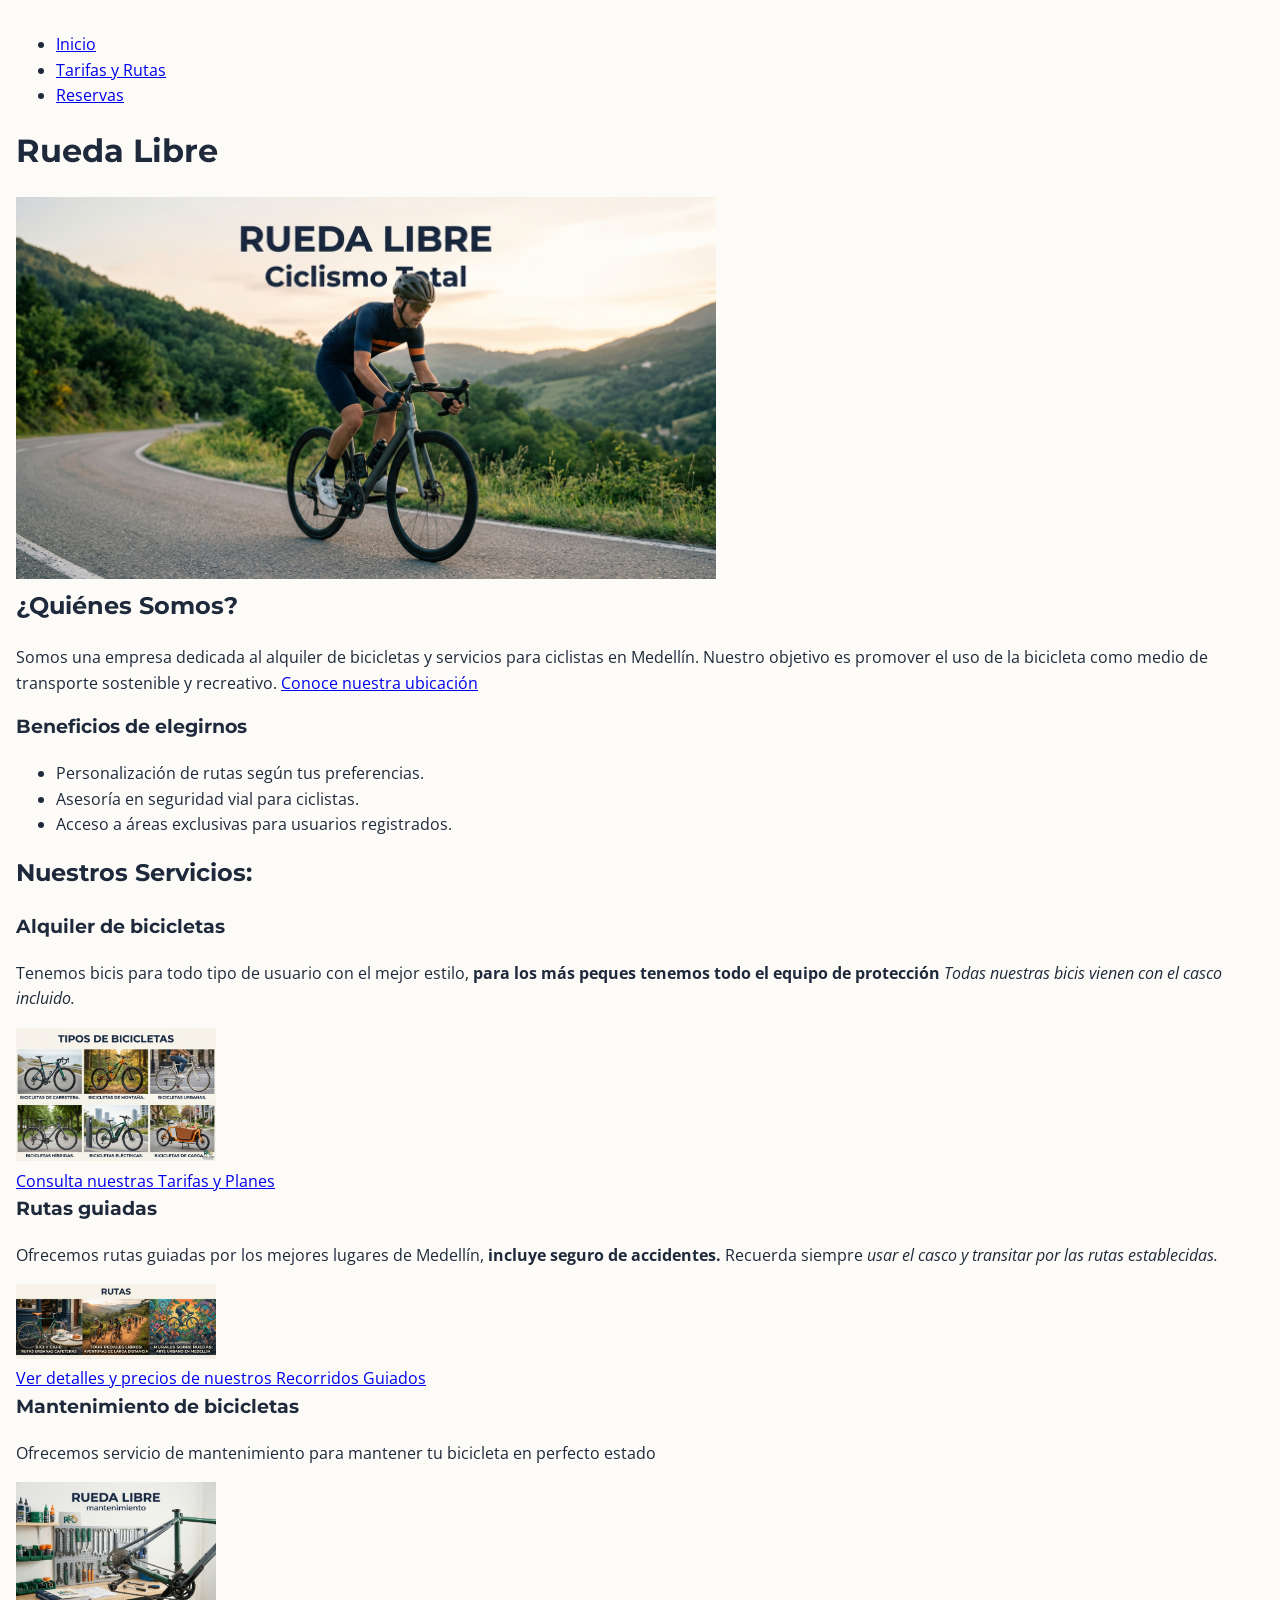
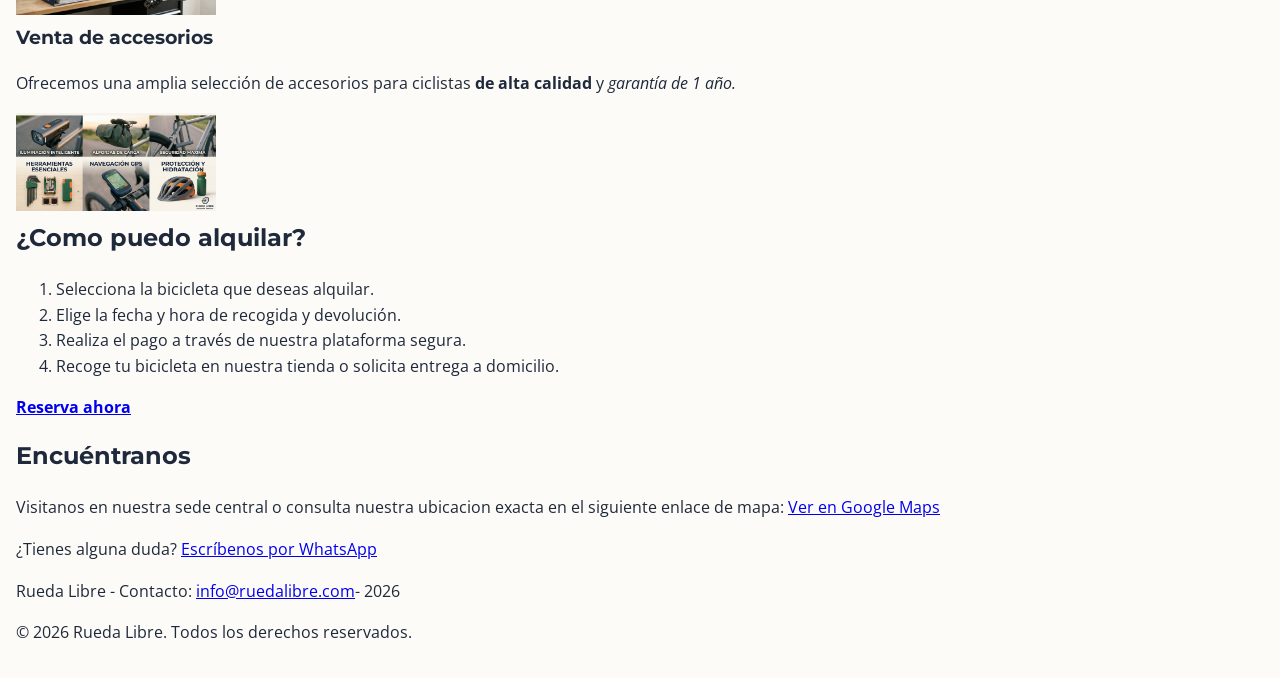
==== index.html @ e8913e12 "Empiezo a configurar CSS, agrego variables, Google Fonts, herencia y estilos globales implementados" ====
<!DOCTYPE html>
<html lang="es">

<head>
    <meta charset="UTF-8">
    <meta name="description" content="Alquiler de bicicletas y servicios para ciclistas en Medellín.">
    <title>Rueda Libre| Alquiler de Bicicletas en Medellín</title>
   
    <link rel="preconnect" href="https://fonts.googleapis.com">
    <link rel="preconnect" href="https://fonts.gstatic.com" crossorigin>
    <link href="https://fonts.googleapis.com/css2?family=Montserrat:wght@600;700&family=Open+Sans:wght@400;600&display=swap" rel="stylesheet">
    
    <link rel="stylesheet" href="css/styles.css">
</head>
<body>

    <header>
        <nav> 
            <ul> 
                <li><a href="index.html">Inicio</a></li> 
                <li><a href="paginas/tarifas.html">Tarifas y Rutas</a></li>
                <li><a href="paginas/reservas.html">Reservas</a></li>
            </ul> 
        </nav>
        <h1>Rueda Libre </h1>
        <img src="img/imgportada.jpg" alt="Imagen de portada" width="700">
    </header>

    <main>
        <section>
            <h2>¿Quiénes Somos?</h2>
            <p>Somos una empresa dedicada al alquiler de bicicletas y servicios para ciclistas en Medellín. Nuestro objetivo es promover el uso de la bicicleta como medio de  transporte sostenible y recreativo. 
            <a href="#Encuentranos">Conoce nuestra ubicación </a></p>
            
            <h3>Beneficios de elegirnos</h3>
            <ul>
                <li>Personalización de rutas según tus preferencias.</li>
                <li>Asesoría en seguridad vial para ciclistas.</li>
                <li>Acceso a áreas exclusivas para usuarios registrados.</li>
            </ul>
        </section>  

        
        <section>
            <h2>Nuestros Servicios:</h2>

                <article> 
                    <h3>Alquiler de bicicletas</h3>
                    <p>Tenemos bicis para todo tipo de usuario con el mejor estilo,<strong> para los más peques tenemos todo el equipo de protección</strong> <em>Todas nuestras bicis vienen con el casco incluido.</em></p>
                    <img src="img/imgtipos.jpg" alt="Tipos de bicicletas" width="200"><br>
                    <a href="paginas/tarifas.html">Consulta nuestras Tarifas y Planes</a>
                </article>   

                <article>
                    <h3>Rutas guiadas</h3>
                    <p>Ofrecemos rutas guiadas por los mejores lugares de Medellín, <strong>incluye seguro de accidentes.</strong> Recuerda siempre <em>usar el casco y transitar por las rutas establecidas.</em></p>
                    <img src="img/imgrutas.jpg" alt="Rutas guiadas" width="200"><br>
                    <a href="paginas/tarifas.html#recorridos">Ver detalles y precios de nuestros Recorridos Guiados</a>
                </article>   

                <article>
                    <h3>Mantenimiento de bicicletas</h3>
                    <p>Ofrecemos servicio de mantenimiento para mantener tu bicicleta en perfecto estado</p>
                    <img src="img/imgmantenimiento.jpg" alt="Mantenimiento de bicicletas" width="200">
                </article>

                <article>
                    <h3>Venta de accesorios</h3>
                    <p>Ofrecemos una amplia selección de accesorios para ciclistas <strong>de alta calidad</strong> y <em>garantía de 1 año.</em></p>
                    <img src="img/imgaccesorios.jpg" alt="Accesorios para ciclistas" width="200">
                </article>
        </section>  

        <section>
            <h2>¿Como puedo alquilar?</h2>
            <ol>
                <li>Selecciona la bicicleta que deseas alquilar.</li>
                <li>Elige la fecha y hora de recogida y devolución.</li>
                <li>Realiza el pago a través de nuestra plataforma segura.</li>
                <li>Recoge tu bicicleta en nuestra tienda o solicita entrega a domicilio.</li>
            </ol>
            <p><a href="paginas/reservas.html"><strong>Reserva ahora</strong></a></p>
        </section>

        <section id="Encuentranos"> 
            <h2>Encuéntranos</h2>
            <p>Visitanos en nuestra sede central o consulta nuestra ubicacion exacta en el siguiente enlace de mapa:
            <a href="https://maps.google.com" target="_blank" rel="noopener noreferrer">Ver en Google Maps</a></p> 
            <p> ¿Tienes alguna duda? <a href="https://wa.link/d7h5r6" target="_blank">Escríbenos por WhatsApp</a></p>
        </section>
    </main>

    <footer>
        <p>Rueda Libre - Contacto: <a href="mailto:info@ruedalibre.com">info@ruedalibre.com</a>- 2026</p>
        <p>&copy; 2026 Rueda Libre. Todos los derechos reservados.</p>
    </footer>
</body>
</html>
---- css/styles.css ----
/*VARIABLES GLOBALES*/

/* Paleta de Colores de Rueda Libre */
:root {
    --color-crema:#FDFBF7;
    --color-azul-noche: #1E293B;
    --color-verde-ruta: #0D9488;
    --color-naranja-pedal: #F97316;
    --color-gris-asfalto: #475569;

/* Familias Tipográficas con fuentes de respaldo */

--font-titulos: 'Montserrat', sans-serif;
--font-cuerpo: 'Open Sans', sans-serif;

/* Escala de Espaciado en rem:hace que tu sitio sea accesible y se adapte si el usuario cambia el tamaño de letra en su navegador. */

--espacio-sm: 0.5rem;  /* 8px aprox */
--espacio-md: 1rem;   /* 16px aprox */
--espacio-lg: 2rem;  /* 32px aprox */
}

/*ESTILOS BASE Y HERENCIA*/

body{
    font-family: var(--font-cuerpo);
    color: var(--color-azul-noche);
    background-color: var(--color-crema);
    margin: 0;
    padding: var(--espacio-md);
    line-height: 1.6;
}

/* Selector agrupado para todos los encabezados */

h1, h2, h3, h4, h5 , h6 {
    font-family: var(--font-titulos);
    color: var(--color-azul-noche);
    margin-top: 0;
}
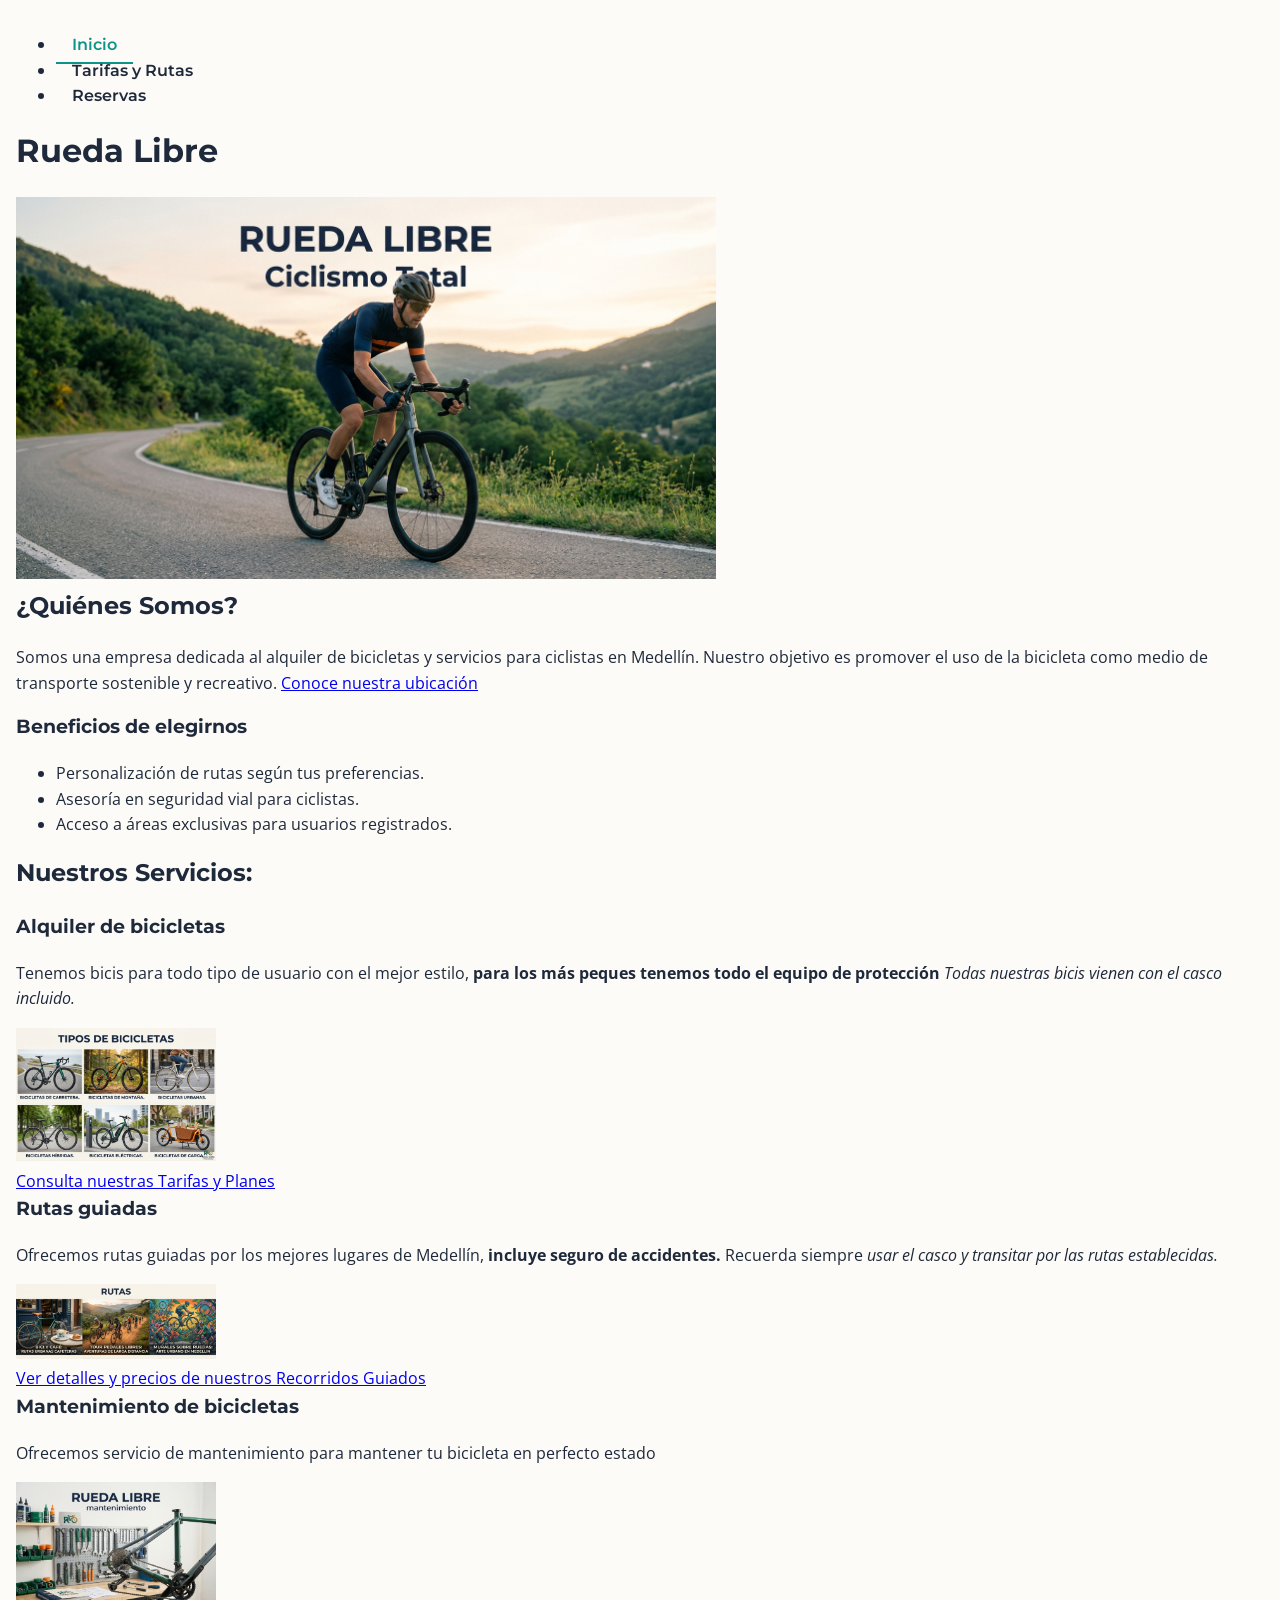
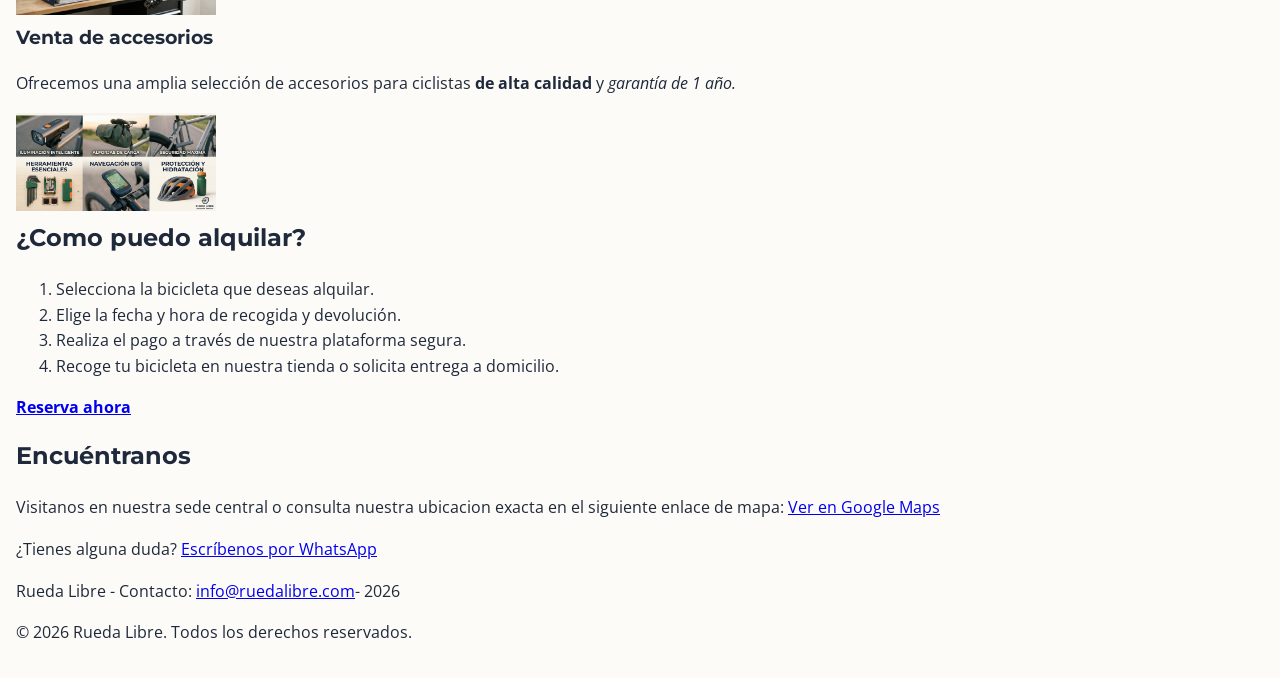
==== commit dfefe77b: "En CSS agrego menu con estados interactivos, especificidad, botos CTA y foco accesible" ====
--- a/index.html
+++ b/index.html
@@ -16,8 +16,8 @@
 
     <header>
         <nav> 
-            <ul> 
-                <li><a href="index.html">Inicio</a></li> 
+            <ul id="menu"> 
+                <li><a href="index.html" class="activo">Inicio</a></li> 
                 <li><a href="paginas/tarifas.html">Tarifas y Rutas</a></li>
                 <li><a href="paginas/reservas.html">Reservas</a></li>
             </ul> 
--- a/css/styles.css
+++ b/css/styles.css
@@ -37,4 +37,65 @@
     font-family: var(--font-titulos);
     color: var(--color-azul-noche);
     margin-top: 0;
-}+}
+
+/* Estilo base para los enlaces del menú */
+#menu a {
+    color: var(--color-azul-noche);
+    text-decoration: none;
+    font-family:var(--font-titulos);
+    font-weight:600;
+    padding:var(--espacio-sm) var(--espacio-md);
+    transition: bacground-color 0.3s ease, color 0.3s ease;
+}
+
+/* Enlace activo de la página actual (Combinando ID + Clase para ganar especificidad limpia) */
+#menu a.activo {
+    color:var(--color-verde-ruta);
+    border-bottom: 2px solid var(--color-verde-ruta);
+}
+
+/* Estado al pasar el cursor */
+#menu a:hover {
+    color:var(--color-verde-ruta);
+}
+
+/* Estado al navegar con el teclado */
+#menu a:focus, 
+#menu a:focus-visible {
+    outline: 3px solid var(--color-naranja-pedal) !important;
+    outline-offset: 3px !important;
+    background-color: var(--color-crema);
+}
+
+
+/* Botón de Llamado a la Acción (CTA) */
+.btn-cta {
+    display: inline-block;
+    background-color: var(--color-verde-ruta);
+    color: #FFFFFF; 
+    font-family: var(--font-titulos);
+    font-weight: 700;
+    padding: var(--espacio-sm) var(--espacio-lg);
+    border-radius: 4px;
+    text-decoration: none;
+    box-shadow: 0 2px 4px rgba(0,0,0,0.1);
+    transition: background-color 0.2 ease;
+}
+
+.btn-cta:hover {
+    background-color: var(--color-azul-noche); /* Cambia a Azul Noche al pasar el mouse */
+}
+
+.btn-cta:focus {
+    outline: 3px solid var(--color-naranja-pedal);
+    outline-offset: 2px;
+}
+
+/* Estilo de foco para campos de formulario */
+input:focus, select:focus, textarea:focus,
+input:focus-visible, select:focus-visible, textarea:focus-visible {
+    outline: 3px solid var(--color-naranja-pedal) !important; /* Quitamos el borde por defecto del navegador */
+    outline-offset: 2px !important;
+    border-color: var(--color-verde-ruta) !important;
+}
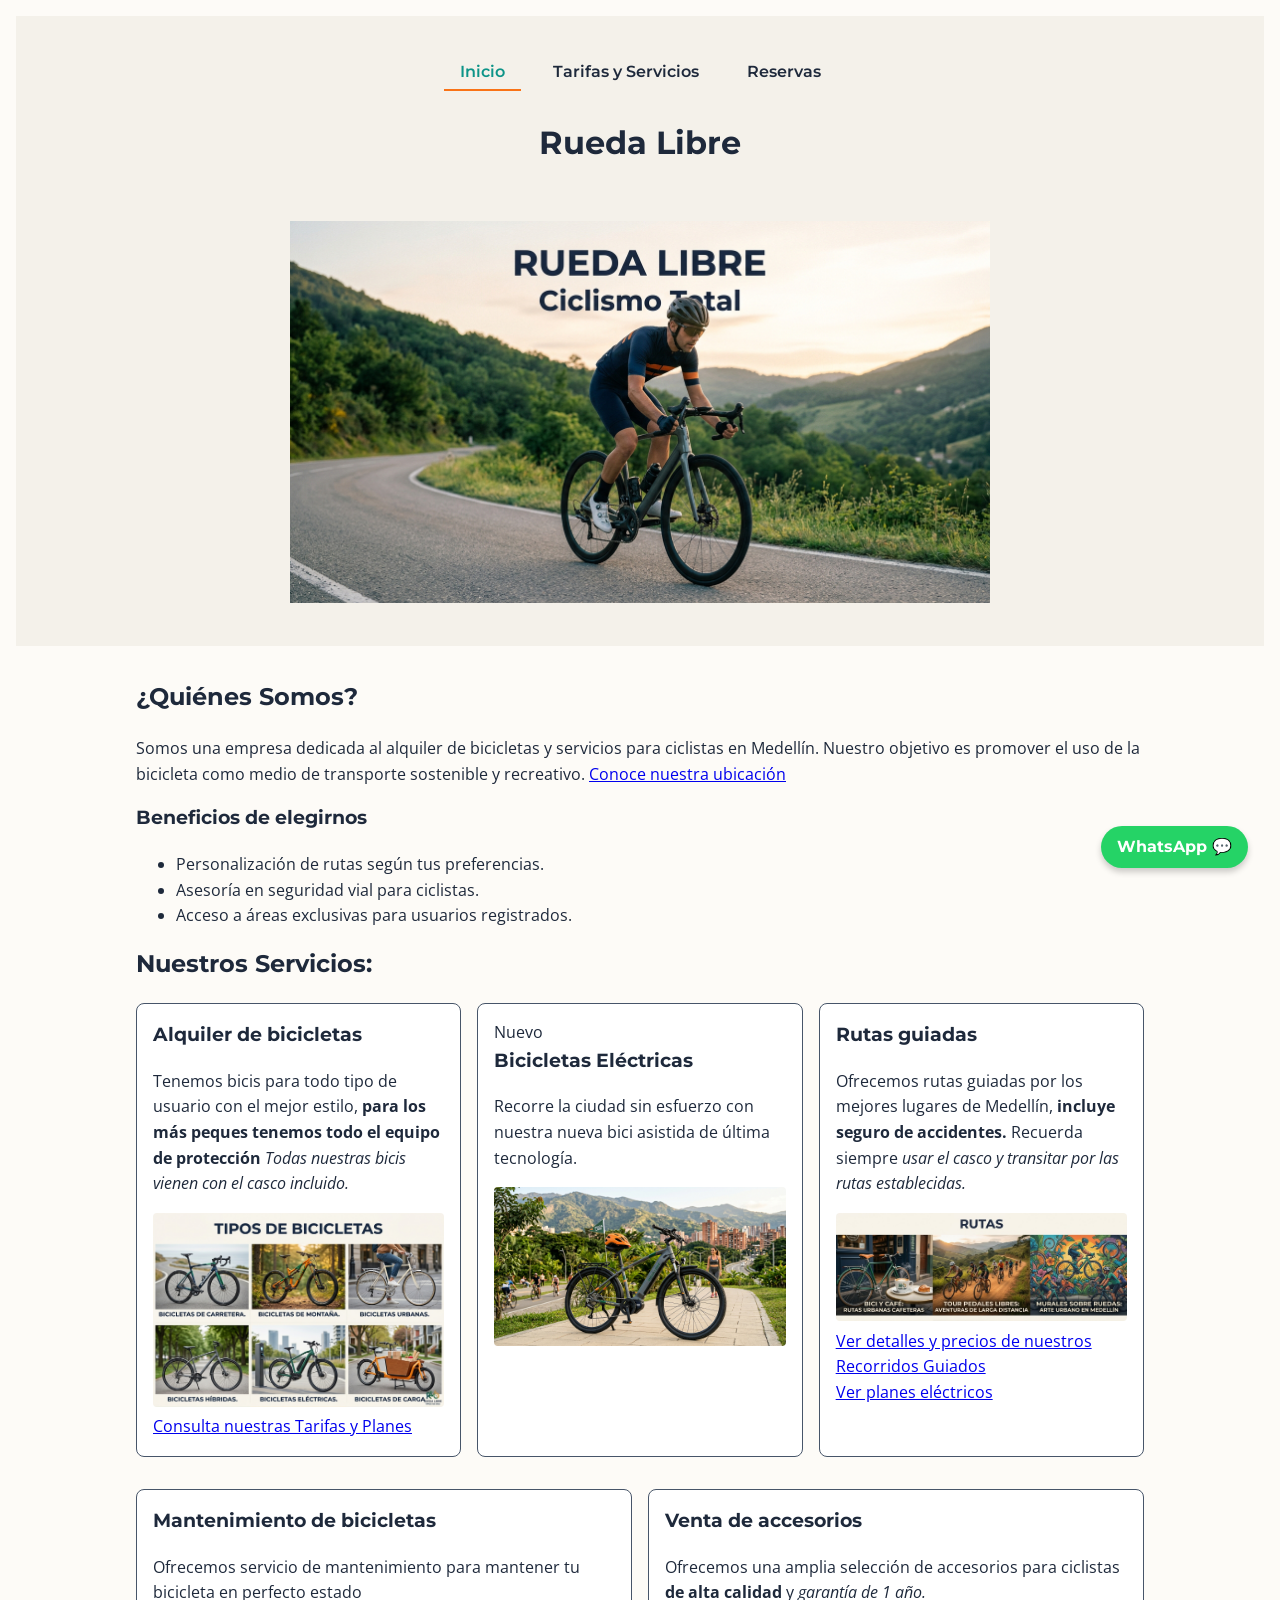
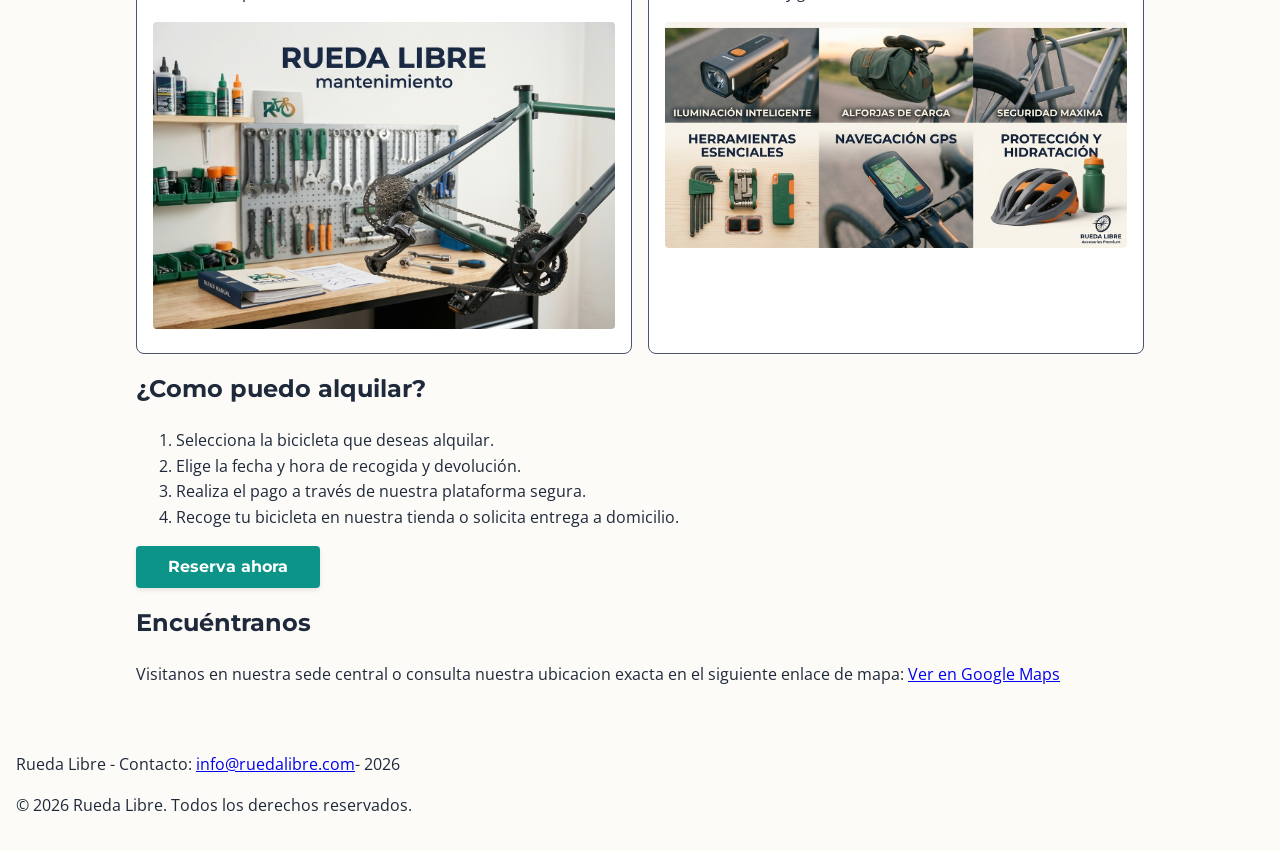
==== commit d3971487: "Lanzamiento v1.0: Etiqueta de novedad, boton flotante de WhatsApp, accesibilidad y estilos consolida" ====
--- a/index.html
+++ b/index.html
@@ -14,15 +14,15 @@
 </head>
 <body>
 
-    <header>
+    <header class="hero-portada">
         <nav> 
             <ul id="menu"> 
                 <li><a href="index.html" class="activo">Inicio</a></li> 
-                <li><a href="paginas/tarifas.html">Tarifas y Rutas</a></li>
+                <li><a href="paginas/tarifas.html">Tarifas y Servicios</a></li>
                 <li><a href="paginas/reservas.html">Reservas</a></li>
             </ul> 
         </nav>
-        <h1>Rueda Libre </h1>
+        <h1>Rueda Libre</h1>
         <img src="img/imgportada.jpg" alt="Imagen de portada" width="700">
     </header>
 
@@ -44,31 +44,43 @@
         <section>
             <h2>Nuestros Servicios:</h2>
 
-                <article> 
+            <div class="contenedor-servicios">
+
+                <article class="tarjeta-servicio"> 
                     <h3>Alquiler de bicicletas</h3>
                     <p>Tenemos bicis para todo tipo de usuario con el mejor estilo,<strong> para los más peques tenemos todo el equipo de protección</strong> <em>Todas nuestras bicis vienen con el casco incluido.</em></p>
                     <img src="img/imgtipos.jpg" alt="Tipos de bicicletas" width="200"><br>
                     <a href="paginas/tarifas.html">Consulta nuestras Tarifas y Planes</a>
                 </article>   
 
-                <article>
+                <article class="tarjeta-servicio tarjeta-con-badge">
+                    <span class="badge-nuevo">Nuevo</span>    
+
+                    <h3> Bicicletas Eléctricas</h3>
+                    <p>Recorre la ciudad sin esfuerzo con nuestra nueva bici asistida de última tecnología.</p>
+                    <img src="img/imgelectrica.jpeg" alt="Bicicleta eléctrica" width="200"><br>
+                </article>
+
+                    <article class="tarjeta-servicio">
                     <h3>Rutas guiadas</h3>
                     <p>Ofrecemos rutas guiadas por los mejores lugares de Medellín, <strong>incluye seguro de accidentes.</strong> Recuerda siempre <em>usar el casco y transitar por las rutas establecidas.</em></p>
                     <img src="img/imgrutas.jpg" alt="Rutas guiadas" width="200"><br>
-                    <a href="paginas/tarifas.html#recorridos">Ver detalles y precios de nuestros Recorridos Guiados</a>
+                    <a href="paginas/tarifas.html#recorridos">Ver detalles y precios de nuestros Recorridos Guiados</a><br>
+                    <a href="paginas/tarifas.html">Ver planes eléctricos</a>
                 </article>   
 
-                <article>
+                <article class="tarjeta-servicio">
                     <h3>Mantenimiento de bicicletas</h3>
                     <p>Ofrecemos servicio de mantenimiento para mantener tu bicicleta en perfecto estado</p>
                     <img src="img/imgmantenimiento.jpg" alt="Mantenimiento de bicicletas" width="200">
                 </article>
 
-                <article>
+                <article class="tarjeta-servicio">
                     <h3>Venta de accesorios</h3>
                     <p>Ofrecemos una amplia selección de accesorios para ciclistas <strong>de alta calidad</strong> y <em>garantía de 1 año.</em></p>
                     <img src="img/imgaccesorios.jpg" alt="Accesorios para ciclistas" width="200">
                 </article>
+            </div>
         </section>  
 
         <section>
@@ -79,20 +91,27 @@
                 <li>Realiza el pago a través de nuestra plataforma segura.</li>
                 <li>Recoge tu bicicleta en nuestra tienda o solicita entrega a domicilio.</li>
             </ol>
-            <p><a href="paginas/reservas.html"><strong>Reserva ahora</strong></a></p>
+            <p><a href="paginas/reservas.html" class="btn-cta">Reserva ahora</a></p>
         </section>
 
         <section id="Encuentranos"> 
             <h2>Encuéntranos</h2>
             <p>Visitanos en nuestra sede central o consulta nuestra ubicacion exacta en el siguiente enlace de mapa:
             <a href="https://maps.google.com" target="_blank" rel="noopener noreferrer">Ver en Google Maps</a></p> 
-            <p> ¿Tienes alguna duda? <a href="https://wa.link/d7h5r6" target="_blank">Escríbenos por WhatsApp</a></p>
         </section>
     </main>
+
 
     <footer>
         <p>Rueda Libre - Contacto: <a href="mailto:info@ruedalibre.com">info@ruedalibre.com</a>- 2026</p>
         <p>&copy; 2026 Rueda Libre. Todos los derechos reservados.</p>
     </footer>
+
+    <aside class="whatsapp-flotante">
+        <a href="https://wa.link/d7h5r6" target="_blank" rel="noopener noreferrer">
+          WhatsApp 💬 
+        </a>
+    </aside>
+
 </body>
 </html>
--- a/css/styles.css
+++ b/css/styles.css
@@ -1,7 +1,11 @@
 /*VARIABLES GLOBALES*/
 
+*, *::before, *::after {
+    box-sizing: border-box;
+}
 /* Paleta de Colores de Rueda Libre */
 :root {
+    --color-crema2:#F4F1EA;
     --color-crema:#FDFBF7;
     --color-azul-noche: #1E293B;
     --color-verde-ruta: #0D9488;
@@ -20,7 +24,7 @@
 --espacio-lg: 2rem;  /* 32px aprox */
 }
 
-/*ESTILOS BASE Y HERENCIA*/
+/*ESTILOS BASE Y HERENCIA*/ 
 
 body{
     font-family: var(--font-cuerpo);
@@ -39,6 +43,32 @@
     margin-top: 0;
 }
 
+main {
+    max-width: 65rem;
+    margin-left: auto;
+    margin-right: auto;
+    padding: var(--espacio-lg) var(--espacio-md);
+}
+
+.hero-portada {
+    background-color: var(--color-crema2);
+    min-height: 70vh;
+    display: flex;
+    flex-direction: column;
+    justify-content: center;
+    align-items: center;
+    text-align: center;
+    gap: var(--espacio-lg);
+}
+
+/*NAVEGACIÓN Y MENÚ*/
+#menu {
+    list-style: none;
+    padding: 0;
+    margin: 0;
+    display:flex;
+    gap: var(--espacio-md);
+}
 /* Estilo base para los enlaces del menú */
 #menu a {
     color: var(--color-azul-noche);
@@ -47,12 +77,13 @@
     font-weight:600;
     padding:var(--espacio-sm) var(--espacio-md);
     transition: bacground-color 0.3s ease, color 0.3s ease;
+    gap: var(--espacio-lg);
 }
 
 /* Enlace activo de la página actual (Combinando ID + Clase para ganar especificidad limpia) */
 #menu a.activo {
     color:var(--color-verde-ruta);
-    border-bottom: 2px solid var(--color-verde-ruta);
+    border-bottom: 2px solid var(--color-naranja-pedal);
 }
 
 /* Estado al pasar el cursor */
@@ -69,7 +100,7 @@
 }
 
 
-/* Botón de Llamado a la Acción (CTA) */
+/* COMPONENTES (Tarjetas y Botones) */
 .btn-cta {
     display: inline-block;
     background-color: var(--color-verde-ruta);
@@ -92,6 +123,29 @@
     outline-offset: 2px;
 }
 
+/* Botón flotante fijo en la esquina inferior derecha */
+.whatsapp-flotante {
+    position:fixed;
+    bottom: 2rem;
+    right: 2rem;
+    z-index: 1000; /* Asegura que siempre esté por encima de todo */
+}
+.whatsapp-flotante a {
+    display:inline-block;
+    background-color:#25D366; 
+    color:#FFFFFF;
+    font-family: var(--font-titulos);
+    font-weight: 700;
+    padding: var(--espacio-sm) var(--espacio-md);
+    border-radius: 50px;
+    text-decoration: none;
+    box-shadow: 0 4px 6px rgba(0,0,0,0.2);
+    transition: transform 0.2s ease;
+}
+.whatsapp-flotante a:hover {
+    transform: scale(1.05);/* Sutil efecto de zoom al pasar el mouse */
+}
+
 /* Estilo de foco para campos de formulario */
 input:focus, select:focus, textarea:focus,
 input:focus-visible, select:focus-visible, textarea:focus-visible {
@@ -99,3 +153,96 @@
     outline-offset: 2px !important;
     border-color: var(--color-verde-ruta) !important;
 }
+
+.contenedor-servicios {
+    display: flex;
+    gap: var(--espacio-md);
+    flex-wrap: wrap;
+}
+
+.tarjeta-servicio {
+    background-color: #FFFFFF;
+    border: 1px solid var(--color-gris-asfalto);
+    border-radius: 8px;
+    padding: var(--espacio-md);
+    margin-bottom: var(--espacio-md);
+    flex: 1;
+    min-width: 280px;
+}
+
+.tarjeta-servicio img {
+    width: 100%;
+    height: auto;
+    border-radius: 4px;
+}
+
+.tarjeta-con-bagde {
+    position: reltive;
+}
+/* Etiqueta flotante en la esquina superior */
+.bagde-nuevo {
+    position: absolute;
+    top: 1rem;
+    right: 1rem;
+    background-color: var(--color-naranja-pedal);
+    color: #FFFFFF;
+    font-family: var(--font-titulos);
+    font-size: 0.8rem;
+    font-weight: 700;
+    padding: 0.25rem 0.7rem;
+    border-radius: 50px;
+    box-shadow: 0 2px 4px rgba(0,0,0,0.2);
+}
+
+/*TABLAS Y FORMULARIOS*/
+
+table {
+    width: 100%;
+    border-collapse: collapse;
+    margin-top: var(--espacio-md);
+    margin-bottom: var(--espacio-md);
+}
+
+th, td {
+    padding: var(--espacio-sm) var(--espacio-md);
+    text-align: left;
+    border-bottom: 1px solid var(--color-gris-asfalto);
+}
+
+th {
+    background-color: var(--color-azul-noche);
+    color: #FFFFFF;
+    font-family: var(--font-titulos);
+}
+
+/*ESTRUCTURA DEL FORMULARIO*/ 
+
+.grupo-formulario {
+    margin-top: var(--espacio-md);
+}
+
+label {
+    display:block;
+    font-weight: 600;
+    margin-bottom: var(--espacio-sm);
+    color: var(--color-azul-noche);
+}
+
+input[type="text"],
+input[type="email"],
+input[type="tel"],
+select,
+textarea {
+    width: 100%;
+    padding: var(--espacio-sm);
+    border: 1px solid var(--color-gris-asfalto);
+    border-radius: 4px;
+    background-color: #FFFFFF;
+    font-family: var(--font-cuerpo);
+} 
+input:focus, select:focus, textarea:focus,
+input:focus-visible, select:focus-visible, textarea:focus-visible {
+    outline: 3px solid var(--color-naranja-pedal) !important;
+    outline-offset: 2px !important;
+    border-color: var(--color-verde-ruta) !important;
+}
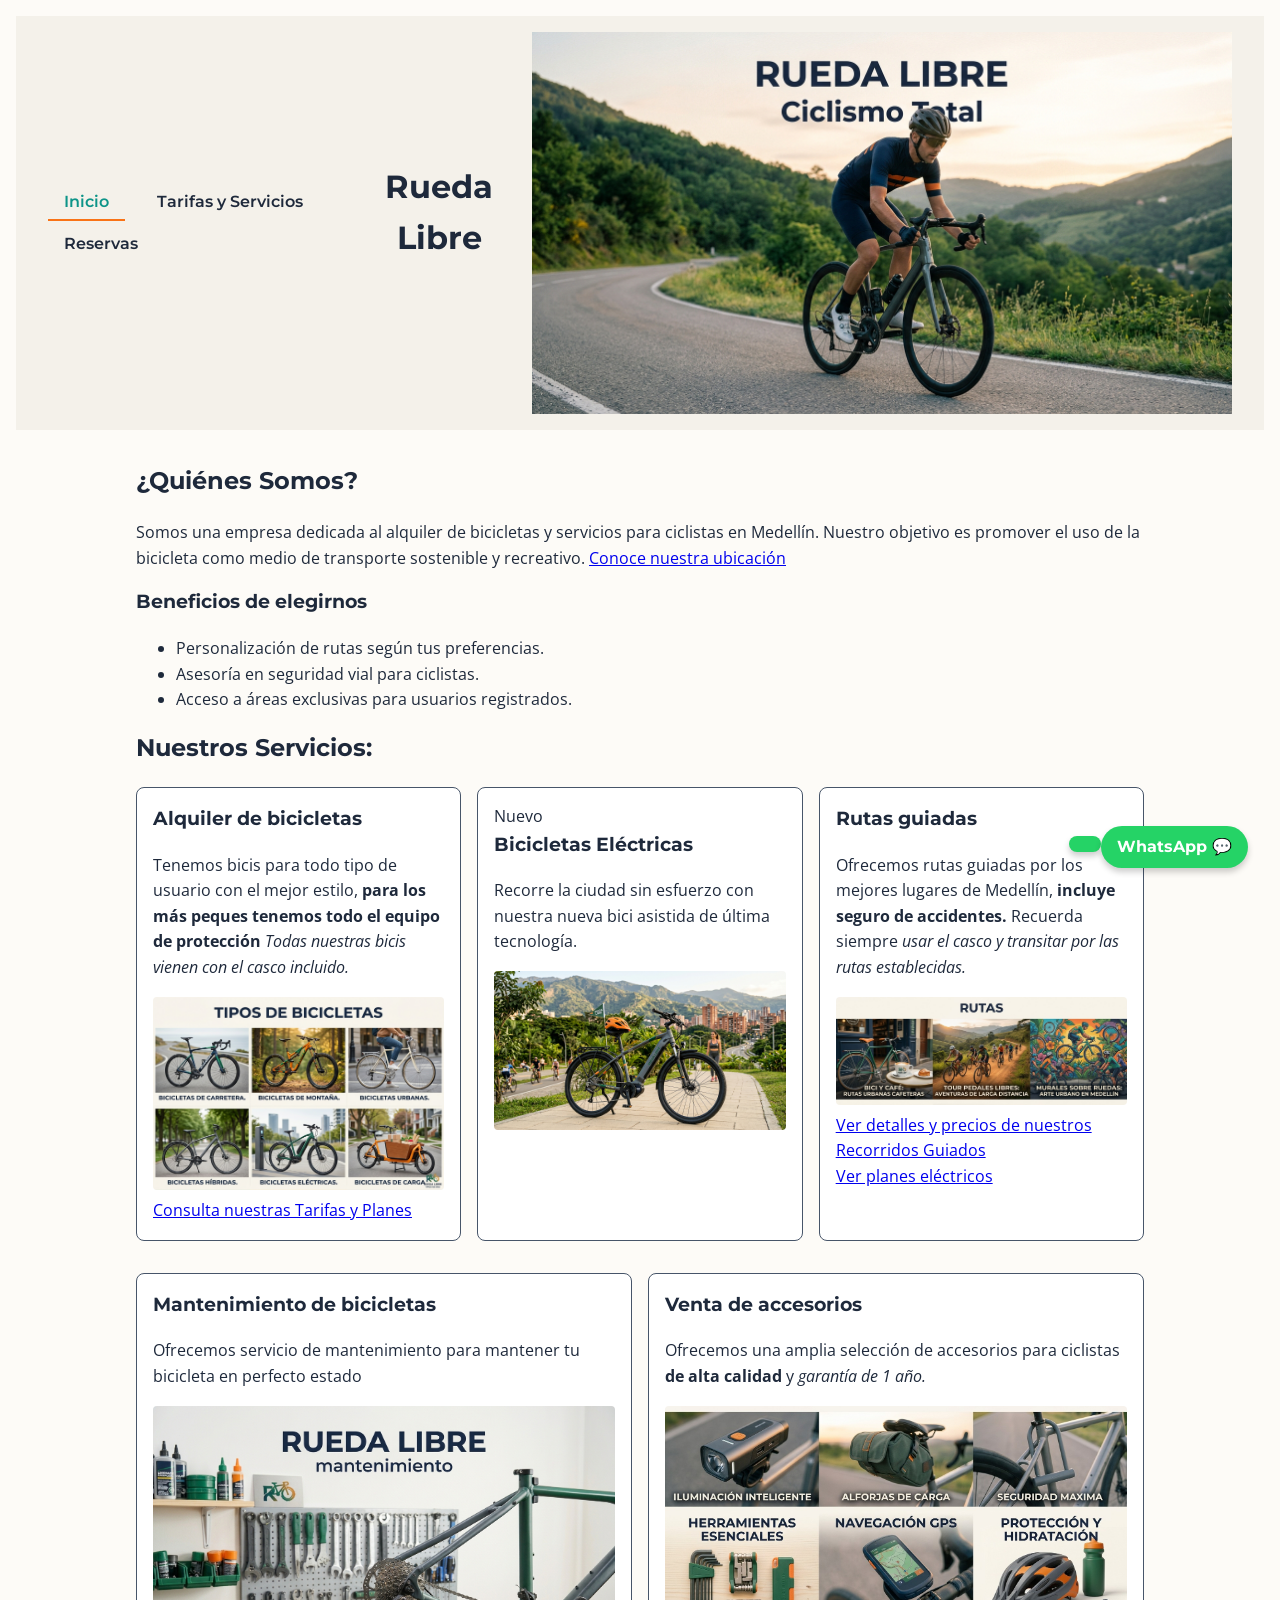
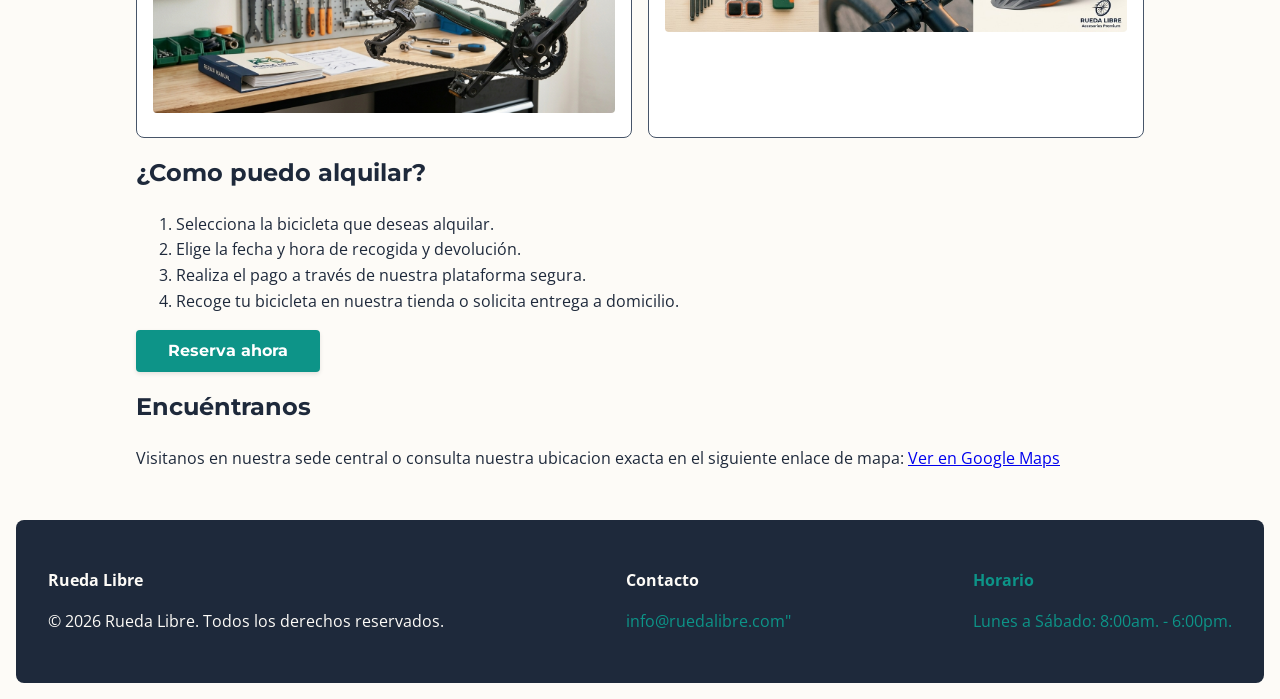
==== commit cdd0844a: "Se realiza encabezado en fila y pie de pagina organizado en tres bloques" ====
--- a/index.html
+++ b/index.html
@@ -102,9 +102,21 @@
     </main>
 
 
-    <footer>
-        <p>Rueda Libre - Contacto: <a href="mailto:info@ruedalibre.com">info@ruedalibre.com</a>- 2026</p>
-        <p>&copy; 2026 Rueda Libre. Todos los derechos reservados.</p>
+    <footer class="site-footer">
+        <div class="footer-bloque">
+            <p><strong> Rueda Libre</strong></p>
+            <p>&copy; 2026 Rueda Libre. Todos los derechos reservados.</p>
+        </div>
+        
+        <div class="footer-bloque">
+            <p><strong>Contacto</strong></p>
+            <p><a href="mailto:info@ruedalibre.com">info@ruedalibre.com"</p>
+        </div>
+
+        <div class="footer-bloque">
+            <p><strong>Horario</strong></p>
+            <p>Lunes a Sábado: 8:00am. - 6:00pm.</p>
+        </div>
     </footer>
 
     <aside class="whatsapp-flotante">
--- a/css/styles.css
+++ b/css/styles.css
@@ -6,11 +6,11 @@
 /* Paleta de Colores de Rueda Libre */
 :root {
     --color-crema2:#F4F1EA;
-    --color-crema:#FDFBF7;
-    --color-azul-noche: #1E293B;
-    --color-verde-ruta: #0D9488;
-    --color-naranja-pedal: #F97316;
-    --color-gris-asfalto: #475569;
+    --color-crema: #FDFBF7;
+  --color-azul-noche: #1E293B;
+  --color-verde-ruta: #0D9488;
+  --color-naranja-pedal: #F97316;
+  --color-gris-asfalto: #475569;
 
 /* Familias Tipográficas con fuentes de respaldo */
 
@@ -52,13 +52,14 @@
 
 .hero-portada {
     background-color: var(--color-crema2);
-    min-height: 70vh;
+    min-height: 30vh; /*Se redujo un poco para que quede como barra */
     display: flex;
-    flex-direction: column;
-    justify-content: center;
+    flex-direction: row; /*Para lococar los elementos en fila*/
+    justify-content: space-between; /*Manda uno a cada extremo*/
     align-items: center;
+    padding: var(--espacio-md) var(--espacio-lg);
     text-align: center;
-    gap: var(--espacio-lg);
+    gap: var(--espacio-md);
 }
 
 /*NAVEGACIÓN Y MENÚ*/
@@ -68,6 +69,7 @@
     margin: 0;
     display:flex;
     gap: var(--espacio-md);
+    flex-wrap: wrap; /*para que los enlaces pasen a otra linea si no caben*/
 }
 /* Estilo base para los enlaces del menú */
 #menu a {
@@ -245,4 +247,26 @@
     outline: 3px solid var(--color-naranja-pedal) !important;
     outline-offset: 2px !important;
     border-color: var(--color-verde-ruta) !important;
+}
+
+/*ESTILOS DEL PIE DE PÁGINA (FOOTER)*/
+
+.site-footer {
+    display: flex;
+    justify-content: space-between;
+    align-items: flex-start; /*Alineados por arriba*/
+    gap: var(--espacio-md);
+    background-color: var(--color-azul-noche);
+    color: var(--color-crema);
+    padding: var(--espacio-lg);
+    border-radius: 8px;
+}
+
+.site-footer a {
+    color: var(--color-verde-ruta);
+    text-decoration: none;
+}
+
+.site-footer a:hover {
+    text-decoration: underline;
 }
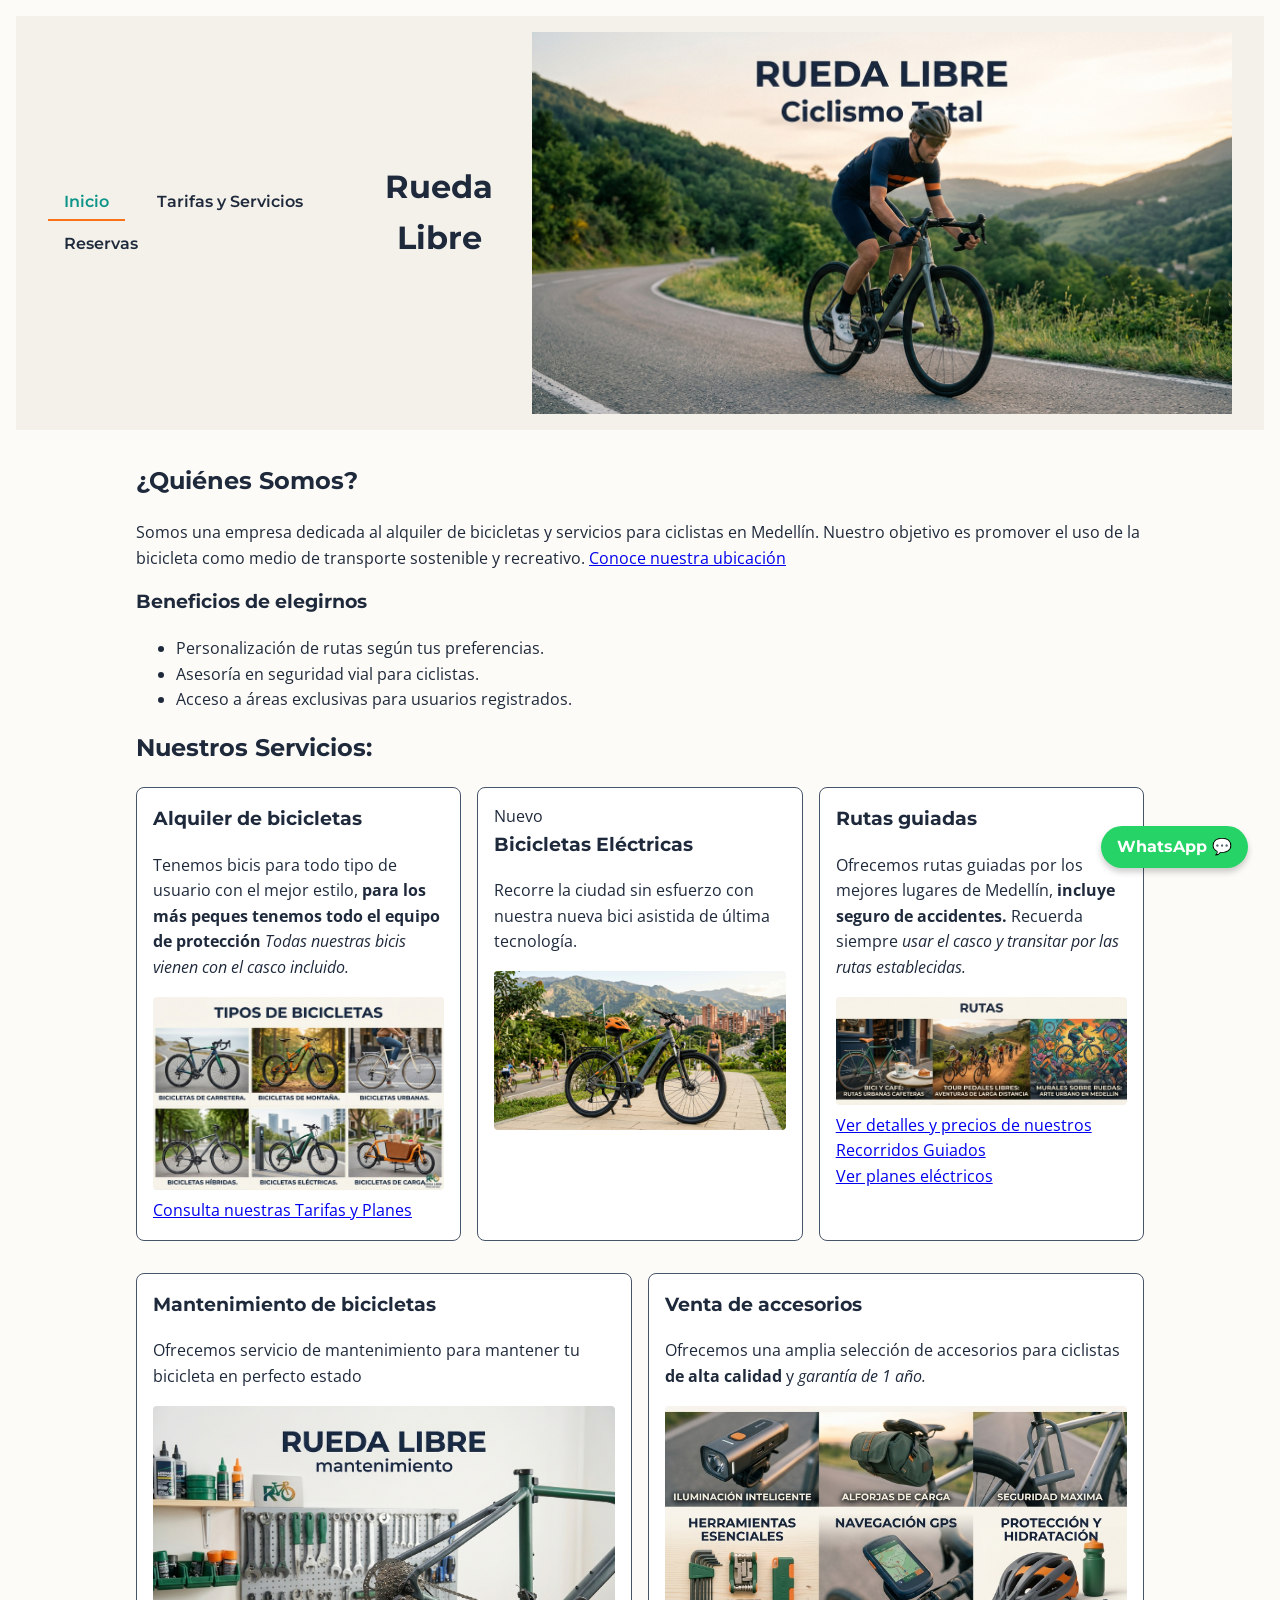
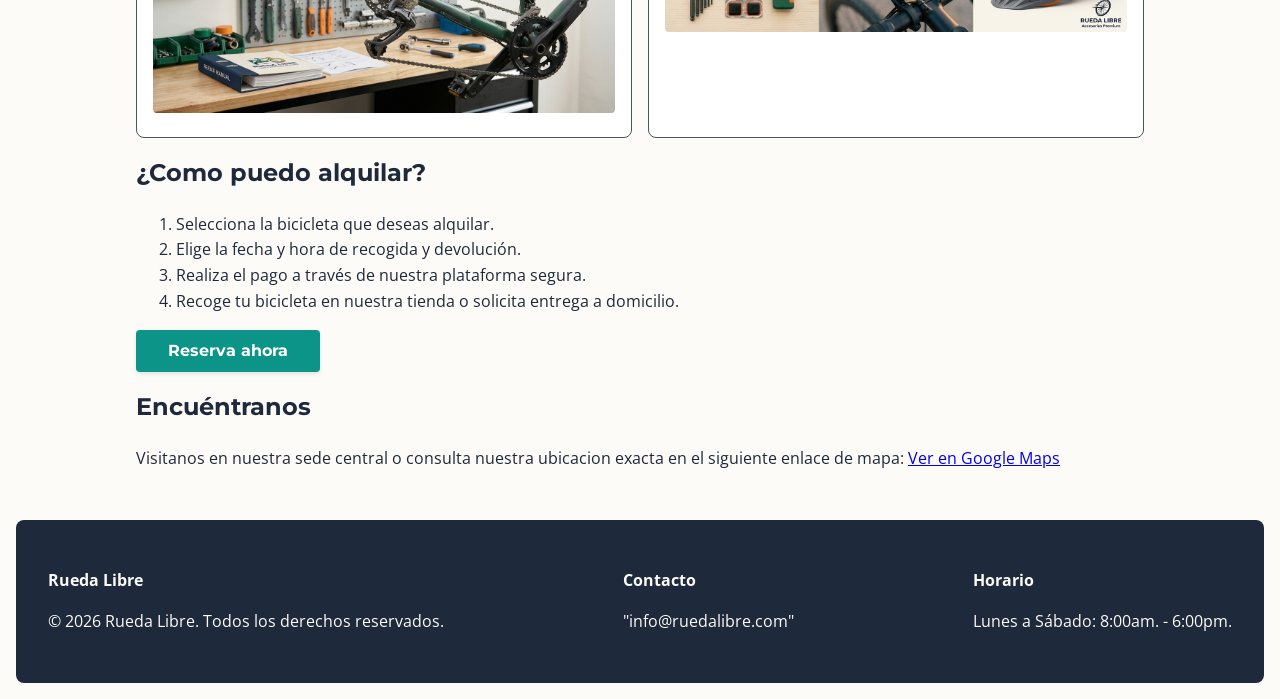
==== commit c903bb14: "Corrijo error de sintaxis en el footer" ====
--- a/index.html
+++ b/index.html
@@ -110,7 +110,7 @@
         
         <div class="footer-bloque">
             <p><strong>Contacto</strong></p>
-            <p><a href="mailto:info@ruedalibre.com">info@ruedalibre.com"</p>
+            <p><a href="mailto:info@ruedalibre.com">"info@ruedalibre.com"</a></p>
         </div>
 
         <div class="footer-bloque">
--- a/css/styles.css
+++ b/css/styles.css
@@ -263,7 +263,7 @@
 }
 
 .site-footer a {
-    color: var(--color-verde-ruta);
+    color: var(--color-crema);
     text-decoration: none;
 }
 
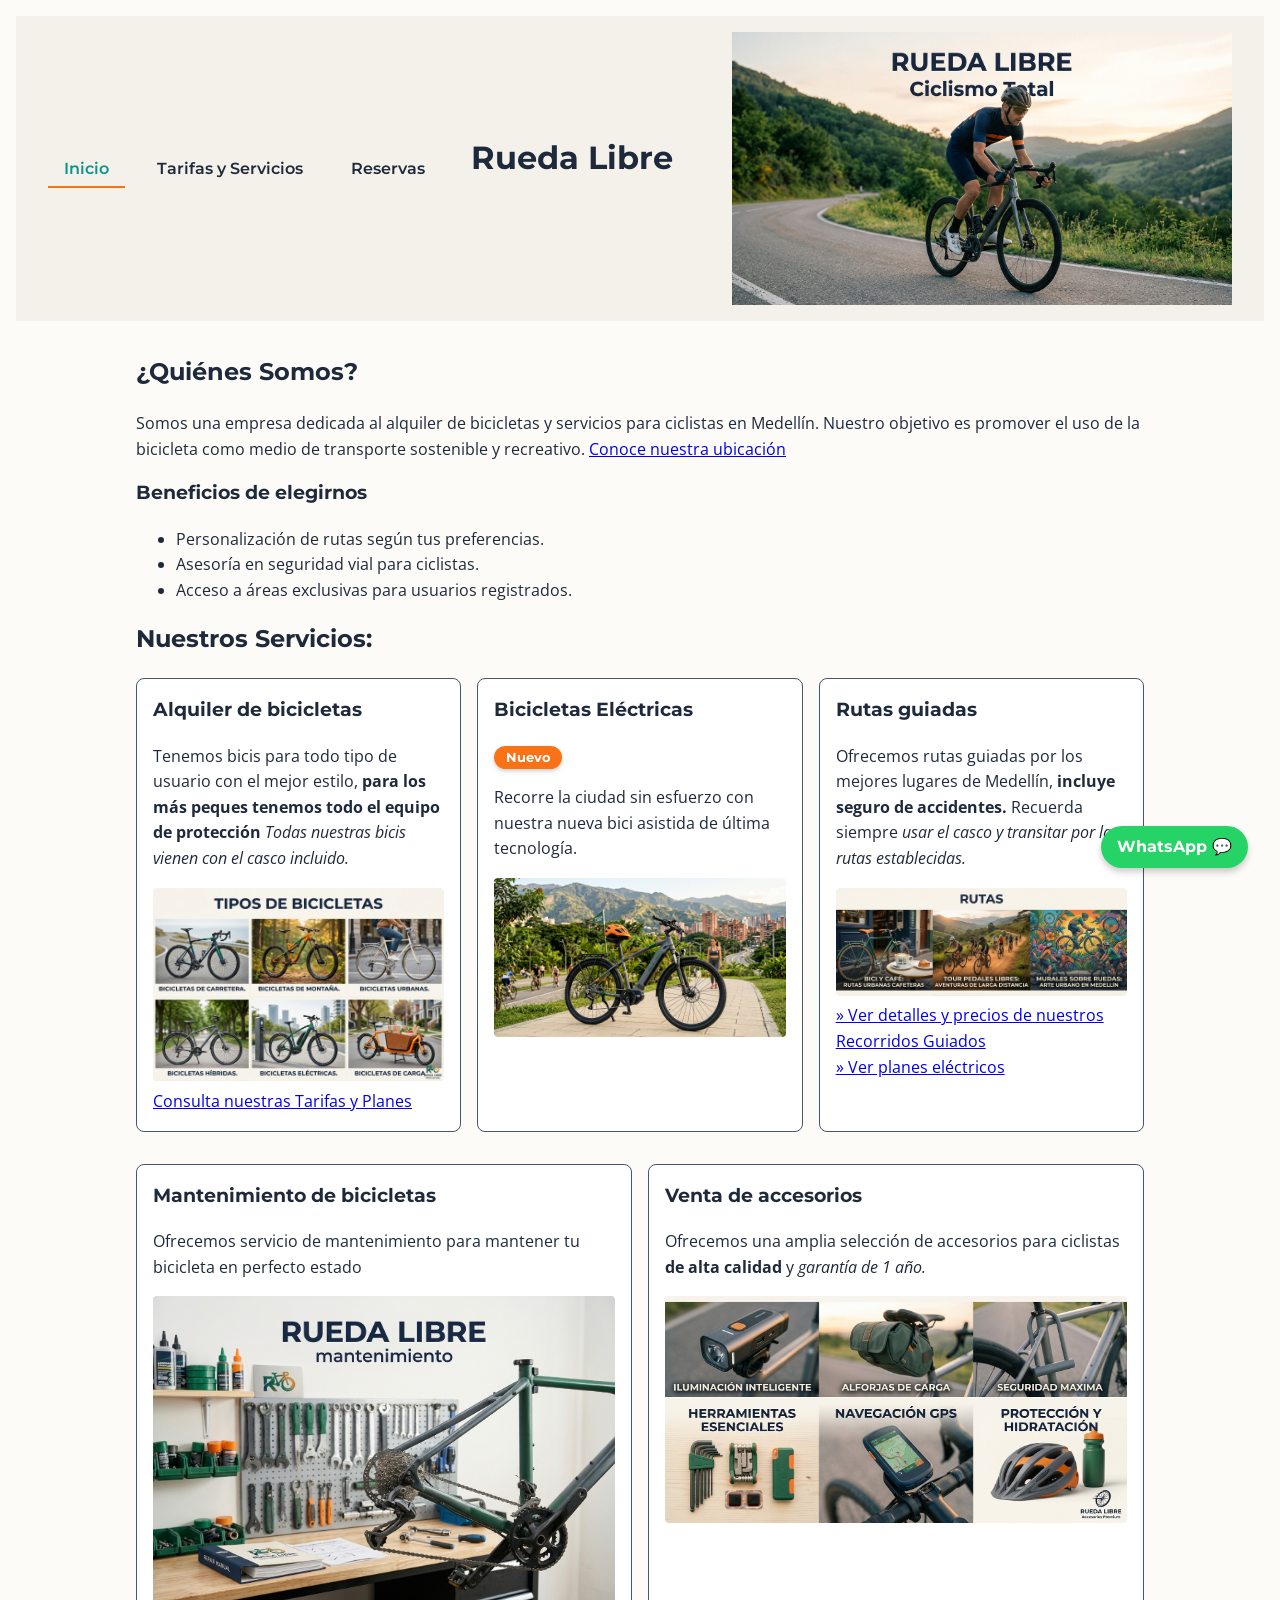
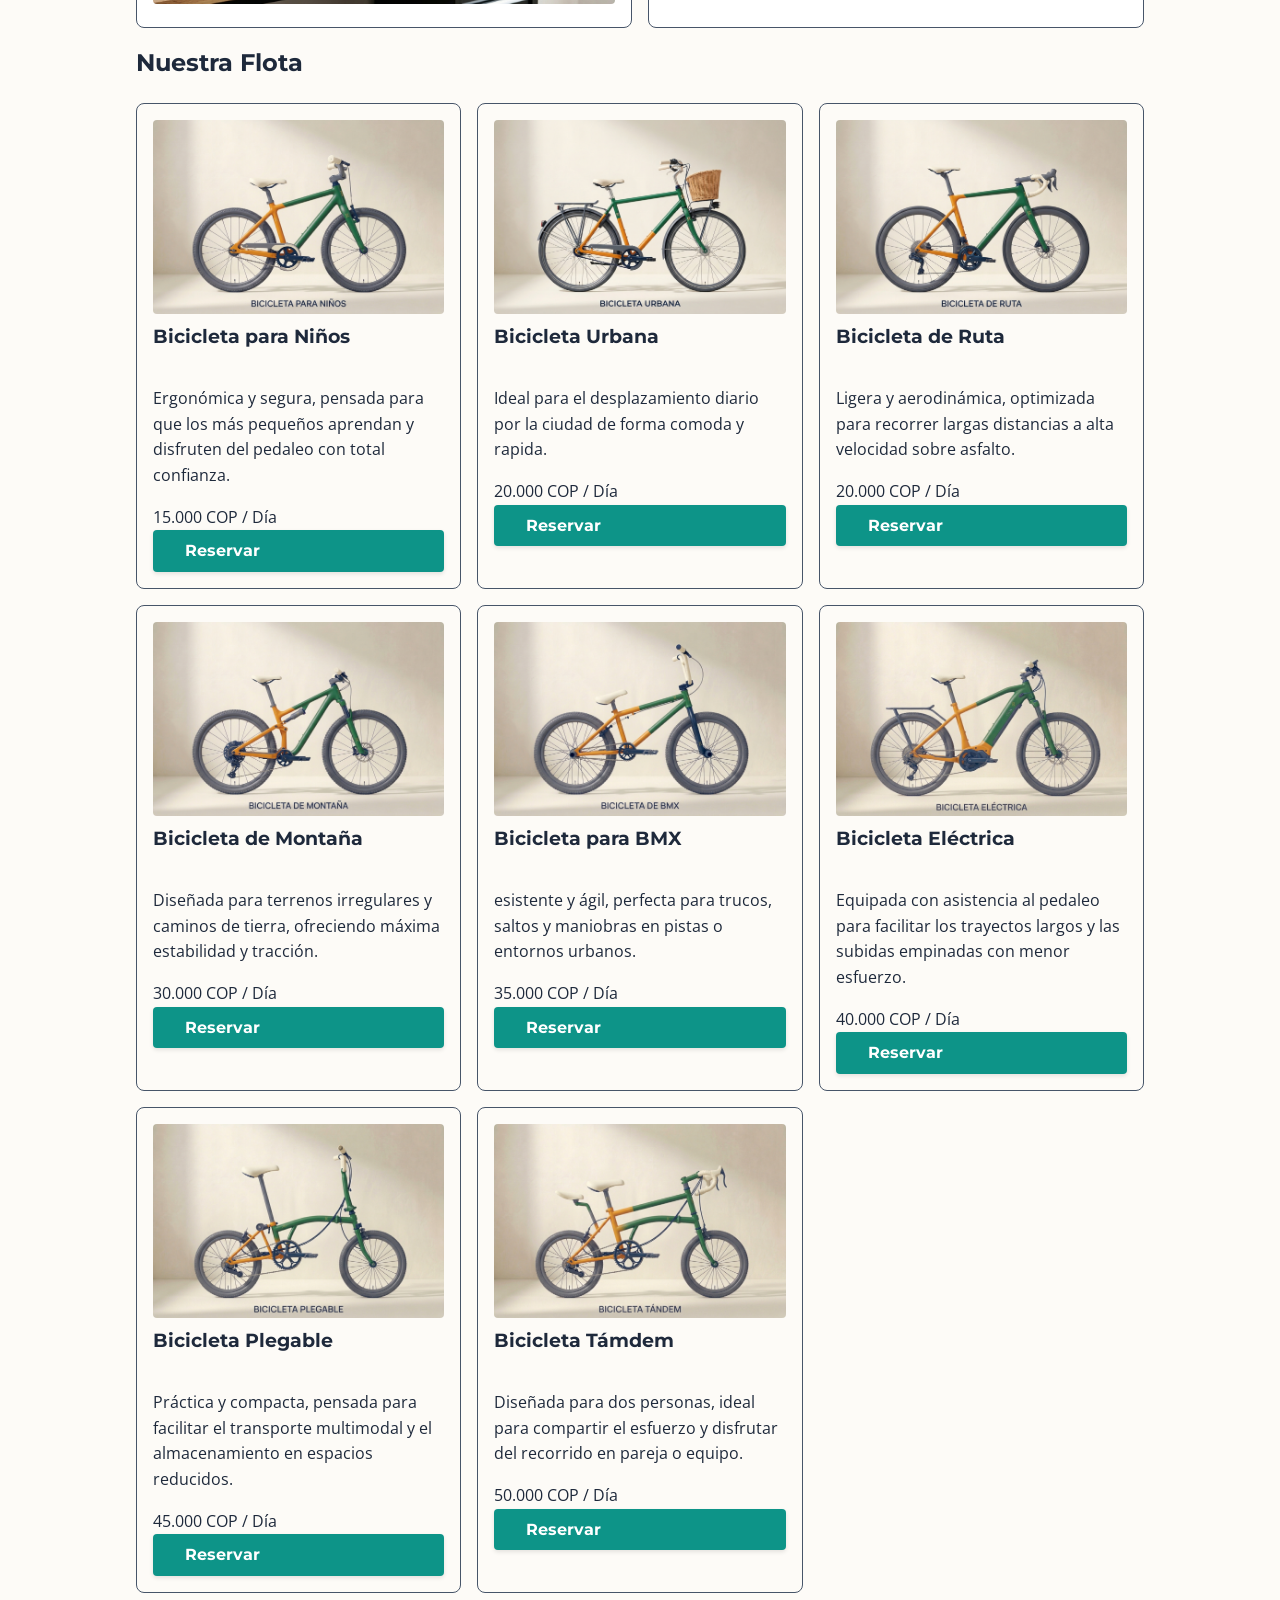
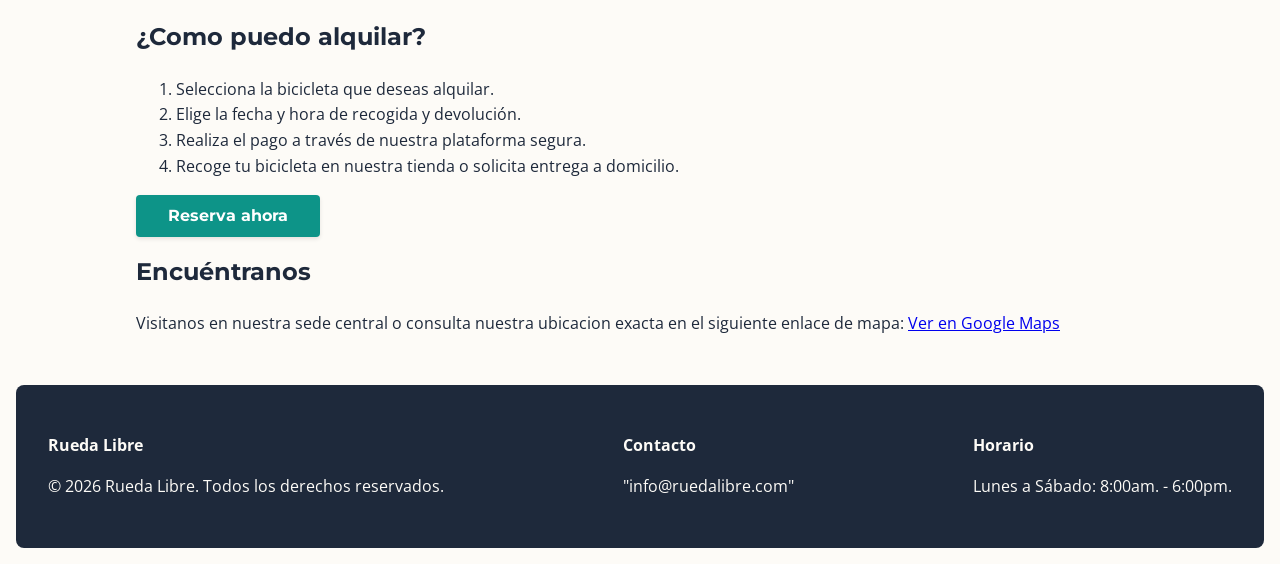
==== commit 88b1afb4: "Se añade sección flota con CSS Grid automatico y tarjetas flexibles, también se modifican los precio" ====
--- a/index.html
+++ b/index.html
@@ -22,8 +22,8 @@
                 <li><a href="paginas/reservas.html">Reservas</a></li>
             </ul> 
         </nav>
-        <h1>Rueda Libre</h1>
-        <img src="img/imgportada.jpg" alt="Imagen de portada" width="700">
+        <h1>Rueda Libre</h1><br>
+        <img src="img/imgportada.jpg" alt="Imagen de portada" width="500">
     </header>
 
     <main>
@@ -54,9 +54,9 @@
                 </article>   
 
                 <article class="tarjeta-servicio tarjeta-con-badge">
-                    <span class="badge-nuevo">Nuevo</span>    
-
-                    <h3> Bicicletas Eléctricas</h3>
+                      
+
+                    <h3> Bicicletas Eléctricas</h3>  <span class="badge-nuevo">Nuevo</span> 
                     <p>Recorre la ciudad sin esfuerzo con nuestra nueva bici asistida de última tecnología.</p>
                     <img src="img/imgelectrica.jpeg" alt="Bicicleta eléctrica" width="200"><br>
                 </article>
@@ -65,8 +65,8 @@
                     <h3>Rutas guiadas</h3>
                     <p>Ofrecemos rutas guiadas por los mejores lugares de Medellín, <strong>incluye seguro de accidentes.</strong> Recuerda siempre <em>usar el casco y transitar por las rutas establecidas.</em></p>
                     <img src="img/imgrutas.jpg" alt="Rutas guiadas" width="200"><br>
-                    <a href="paginas/tarifas.html#recorridos">Ver detalles y precios de nuestros Recorridos Guiados</a><br>
-                    <a href="paginas/tarifas.html">Ver planes eléctricos</a>
+                    <a href="paginas/tarifas.html#recorridos">» Ver detalles y precios de nuestros Recorridos Guiados</a><br>
+                    <a href="paginas/tarifas.html">» Ver planes eléctricos</a>
                 </article>   
 
                 <article class="tarjeta-servicio">
@@ -82,6 +82,76 @@
                 </article>
             </div>
         </section>  
+
+         <section>
+            <h2>Nuestra Flota</h2>
+            <div class="cuadricula-flota">
+
+                <article class="tarjeta-modelo">
+                    <img src="img/imgbiciniños.jpeg" alt="Bicicleta para Niños" width="200">
+                    <h3>Bicicleta para Niños</h3>
+                    <p>Ergonómica y segura, pensada para que los más pequeños aprendan y disfruten del pedaleo con total confianza.</p>
+                    <span class="precios">15.000 COP / Día</span>
+                    <a href="paginas/reservas.html" class="btn-cta">Reservar</a>
+                </article>
+               
+                <article class="tarjeta-modelo">
+                    <img src="img/imgbiciurbana.jpeg" alt="Bicicleta Urbana" width="200">
+                    <h3>Bicicleta Urbana</h3>
+                    <p>Ideal para el desplazamiento diario por la ciudad de forma comoda y rapida.</p>
+                    <span class="precios">20.000 COP / Día</span>
+                    <a href="paginas/reservas.html" class="btn-cta">Reservar</a>
+                </article>
+
+                <article class="tarjeta-modelo">
+                    <img src="img/imgbiciruta.jpeg" alt="Bicicleta de Ruta" width="200">
+                    <h3>Bicicleta de Ruta</h3>
+                    <p>Ligera y aerodinámica, optimizada para recorrer largas distancias a alta velocidad sobre asfalto.</p>
+                    <span class="precios">20.000 COP / Día</span>
+                    <a href="paginas/reservas.html" class="btn-cta">Reservar</a>
+                </article>
+
+                <article class="tarjeta-modelo">
+                    <img src="img/imgbicimontaña.jpeg" alt="Bicicleta de Montaña" width="200">
+                    <h3>Bicicleta de Montaña</h3>
+                    <p>Diseñada para terrenos irregulares y caminos de tierra, ofreciendo máxima estabilidad y tracción.</p>
+                    <span class="precios">30.000 COP / Día</span>
+                    <a href="paginas/reservas.html" class="btn-cta">Reservar</a>
+                </article>
+
+                <article class="tarjeta-modelo">
+                    <img src="img/imgbicibmx.jpeg" alt="Bicicleta para BMX" width="200">
+                    <h3>Bicicleta para BMX</h3>
+                    <p>esistente y ágil, perfecta para trucos, saltos y maniobras en pistas o entornos urbanos.</p>
+                    <span class="precios">35.000 COP / Día</span>
+                    <a href="paginas/reservas.html" class="btn-cta">Reservar</a>
+                </article>
+
+                <article class="tarjeta-modelo">
+                    <img src="img/imgbiciElect.jpeg" alt="Bicicleta Eléctrica" width="200">
+                    <h3>Bicicleta Eléctrica</h3>
+                    <p>Equipada con asistencia al pedaleo para facilitar los trayectos largos y las subidas empinadas con menor esfuerzo.</p>
+                    <span class="precios">40.000 COP / Día</span>
+                    <a href="paginas/reservas.html" class="btn-cta">Reservar</a>
+                </article>
+
+                <article class="tarjeta-modelo">
+                    <img src="img/imgbiciplegable.jpeg" alt="Bicicleta Plegable" width="200">
+                    <h3>Bicicleta Plegable</h3>
+                    <p>Práctica y compacta, pensada para facilitar el transporte multimodal y el almacenamiento en espacios reducidos.</p>
+                    <span class="precios">45.000 COP / Día</span>
+                    <a href="paginas/reservas.html" class="btn-cta">Reservar</a>
+                </article>
+
+                <article class="tarjeta-modelo">
+                    <img src="img/imgbicitamdem.jpeg" alt="Bicicleta Támdem" width="200">
+                    <h3>Bicicleta Támdem</h3>
+                    <p>Diseñada para dos personas, ideal para compartir el esfuerzo y disfrutar del recorrido en pareja o equipo.</p>
+                    <span class="precios">50.000 COP / Día</span>
+                    <a href="paginas/reservas.html" class="btn-cta">Reservar</a>
+                </article>
+            </div>
+        </section><br>
 
         <section>
             <h2>¿Como puedo alquilar?</h2>
@@ -99,6 +169,11 @@
             <p>Visitanos en nuestra sede central o consulta nuestra ubicacion exacta en el siguiente enlace de mapa:
             <a href="https://maps.google.com" target="_blank" rel="noopener noreferrer">Ver en Google Maps</a></p> 
         </section>
+
+            
+
+        
+
     </main>
 
 
--- a/css/styles.css
+++ b/css/styles.css
@@ -1,16 +1,20 @@
-/*VARIABLES GLOBALES*/
+/* ==========================================
+   1. CONFIGURACIÓN GLOBAL Y RESET
+   ========================================== */
 
 *, *::before, *::after {
     box-sizing: border-box;
 }
-/* Paleta de Colores de Rueda Libre */
+/* ==========================================
+   2. VARIABLES GLOBALES (Design Tokens)
+   ========================================== */
 :root {
     --color-crema2:#F4F1EA;
     --color-crema: #FDFBF7;
-  --color-azul-noche: #1E293B;
-  --color-verde-ruta: #0D9488;
-  --color-naranja-pedal: #F97316;
-  --color-gris-asfalto: #475569;
+    --color-azul-noche: #1E293B;
+    --color-verde-ruta: #0D9488;
+    --color-naranja-pedal: #F97316;
+    --color-gris-asfalto: #475569;
 
 /* Familias Tipográficas con fuentes de respaldo */
 
@@ -24,8 +28,9 @@
 --espacio-lg: 2rem;  /* 32px aprox */
 }
 
-/*ESTILOS BASE Y HERENCIA*/ 
-
+/* ==========================================
+   3. ESTILOS BASE Y HERENCIA
+   ========================================== */
 body{
     font-family: var(--font-cuerpo);
     color: var(--color-azul-noche);
@@ -62,7 +67,9 @@
     gap: var(--espacio-md);
 }
 
-/*NAVEGACIÓN Y MENÚ*/
+/* ==========================================
+   4. NAVEGACIÓN Y MENÚ
+   ========================================== */
 #menu {
     list-style: none;
     padding: 0;
@@ -78,8 +85,7 @@
     font-family:var(--font-titulos);
     font-weight:600;
     padding:var(--espacio-sm) var(--espacio-md);
-    transition: bacground-color 0.3s ease, color 0.3s ease;
-    gap: var(--espacio-lg);
+    transition: background-color 0.3s ease, color 0.3s ease;
 }
 
 /* Enlace activo de la página actual (Combinando ID + Clase para ganar especificidad limpia) */
@@ -102,7 +108,9 @@
 }
 
 
-/* COMPONENTES (Tarjetas y Botones) */
+/* ==========================================
+   5. COMPONENTES (Tarjetas, Botones y Badges)
+   ========================================== */
 .btn-cta {
     display: inline-block;
     background-color: var(--color-verde-ruta);
@@ -178,12 +186,12 @@
     border-radius: 4px;
 }
 
-.tarjeta-con-bagde {
+.tarjeta-con-badge {
     position: reltive;
 }
 /* Etiqueta flotante en la esquina superior */
-.bagde-nuevo {
-    position: absolute;
+.badge-nuevo {
+    position:static;
     top: 1rem;
     right: 1rem;
     background-color: var(--color-naranja-pedal);
@@ -196,7 +204,39 @@
     box-shadow: 0 2px 4px rgba(0,0,0,0.2);
 }
 
-/*TABLAS Y FORMULARIOS*/
+.cuadricula-flota {
+    display: grid;
+    grid-template-columns: repeat(auto-fit, minmax(260px, 1fr));
+    gap: var(--espacio-md);
+    margin-top: var(--espacio-md);
+}
+
+.tarjeta-modelo {
+    background-color: var(#FFFFFF);
+    border: 1px solid var(--color-gris-asfalto);
+    border-radius: 8px;
+    padding: var(--espacio-md);
+    display: flex;
+    flex-direction: column;
+}
+.tarjeta-modelo img {
+    width: 100%;
+    height: auto;
+    border-radius: 4px;
+    margin-bottom: var(--espacio-sm);
+}
+.tarjeta-modelo .precio {
+    font-weight: 700;
+    color:var(--color-verde-ruta);
+    margin-bottom: var(--espacio-sm);
+}
+.tarjeta-modelo .btn.cta {
+    margin-top: auto;
+    text-align: center;
+}
+/* ==========================================
+   6. TABLAS, FORMULARIOS Y PIE DE PÁGINA
+   ========================================== */
 
 table {
     width: 100%;
@@ -216,8 +256,6 @@
     color: #FFFFFF;
     font-family: var(--font-titulos);
 }
-
-/*ESTRUCTURA DEL FORMULARIO*/ 
 
 .grupo-formulario {
     margin-top: var(--espacio-md);
@@ -242,6 +280,7 @@
     background-color: #FFFFFF;
     font-family: var(--font-cuerpo);
 } 
+
 input:focus, select:focus, textarea:focus,
 input:focus-visible, select:focus-visible, textarea:focus-visible {
     outline: 3px solid var(--color-naranja-pedal) !important;
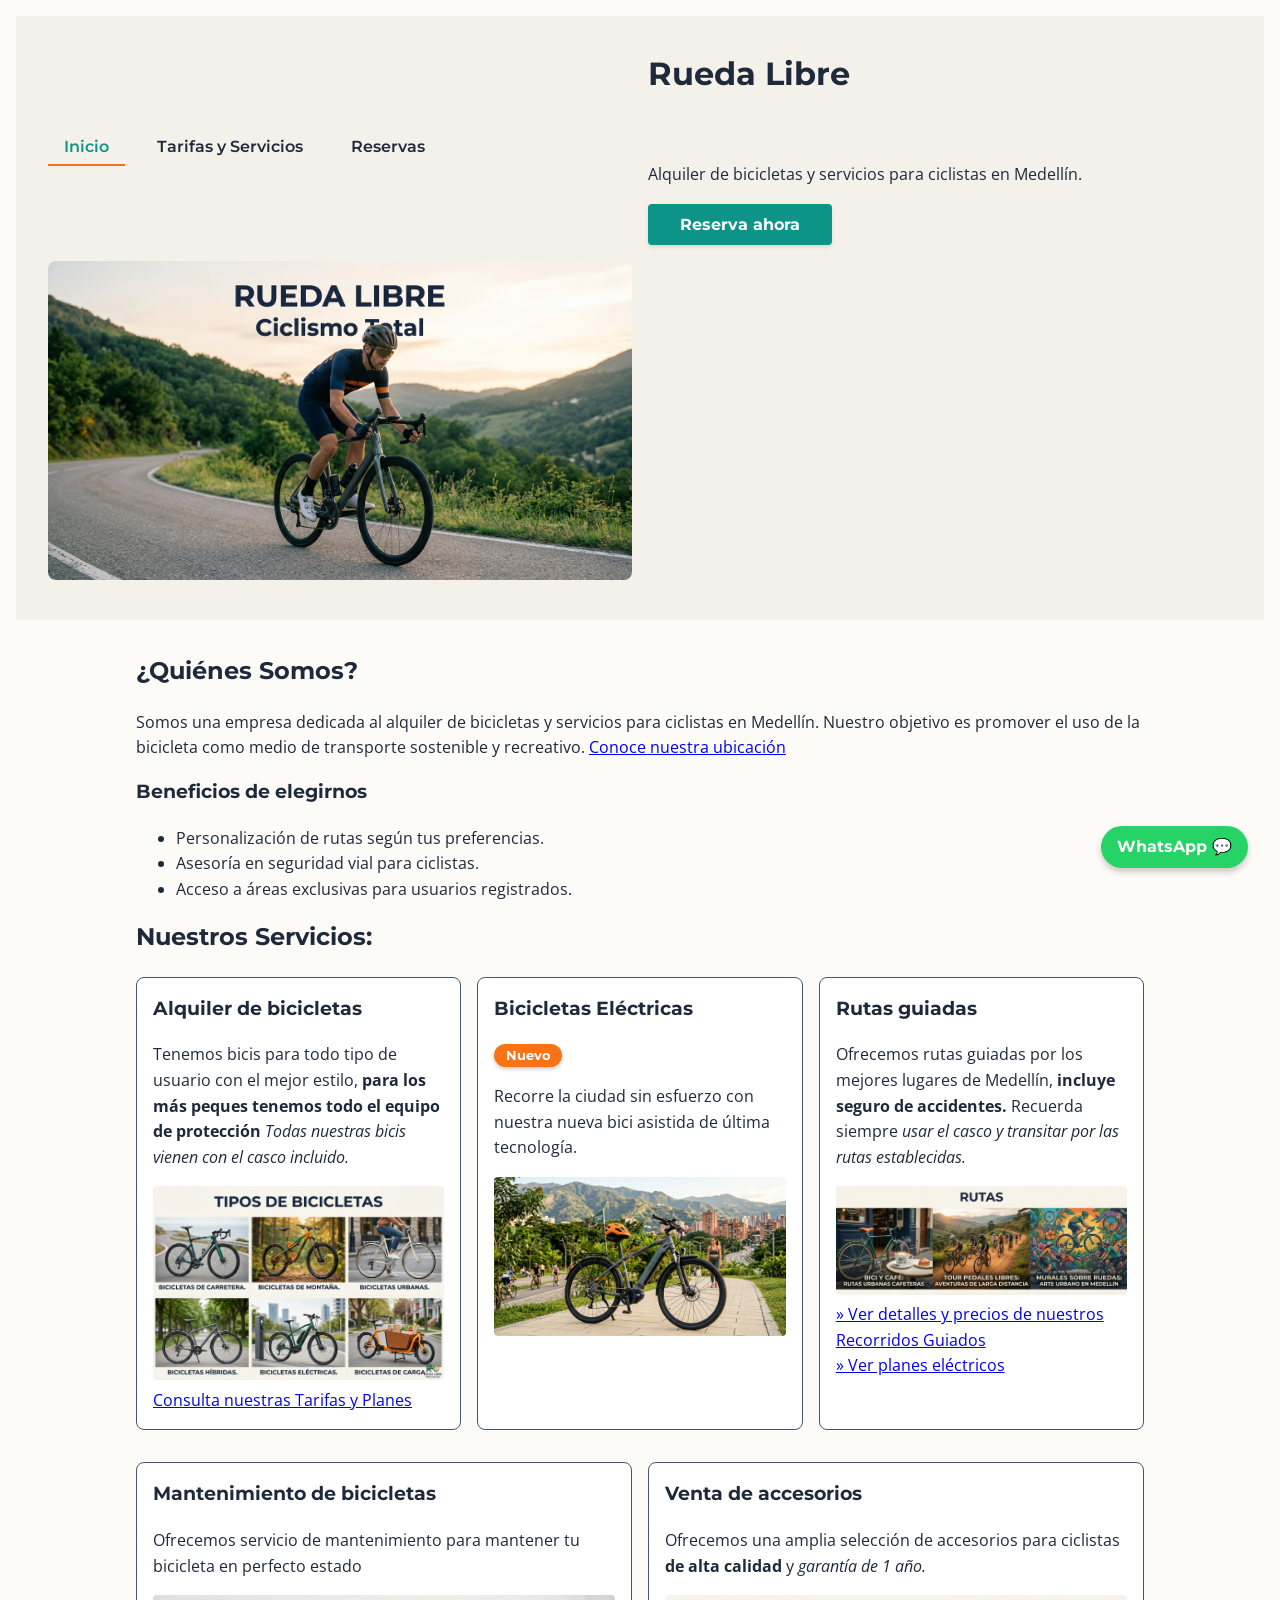
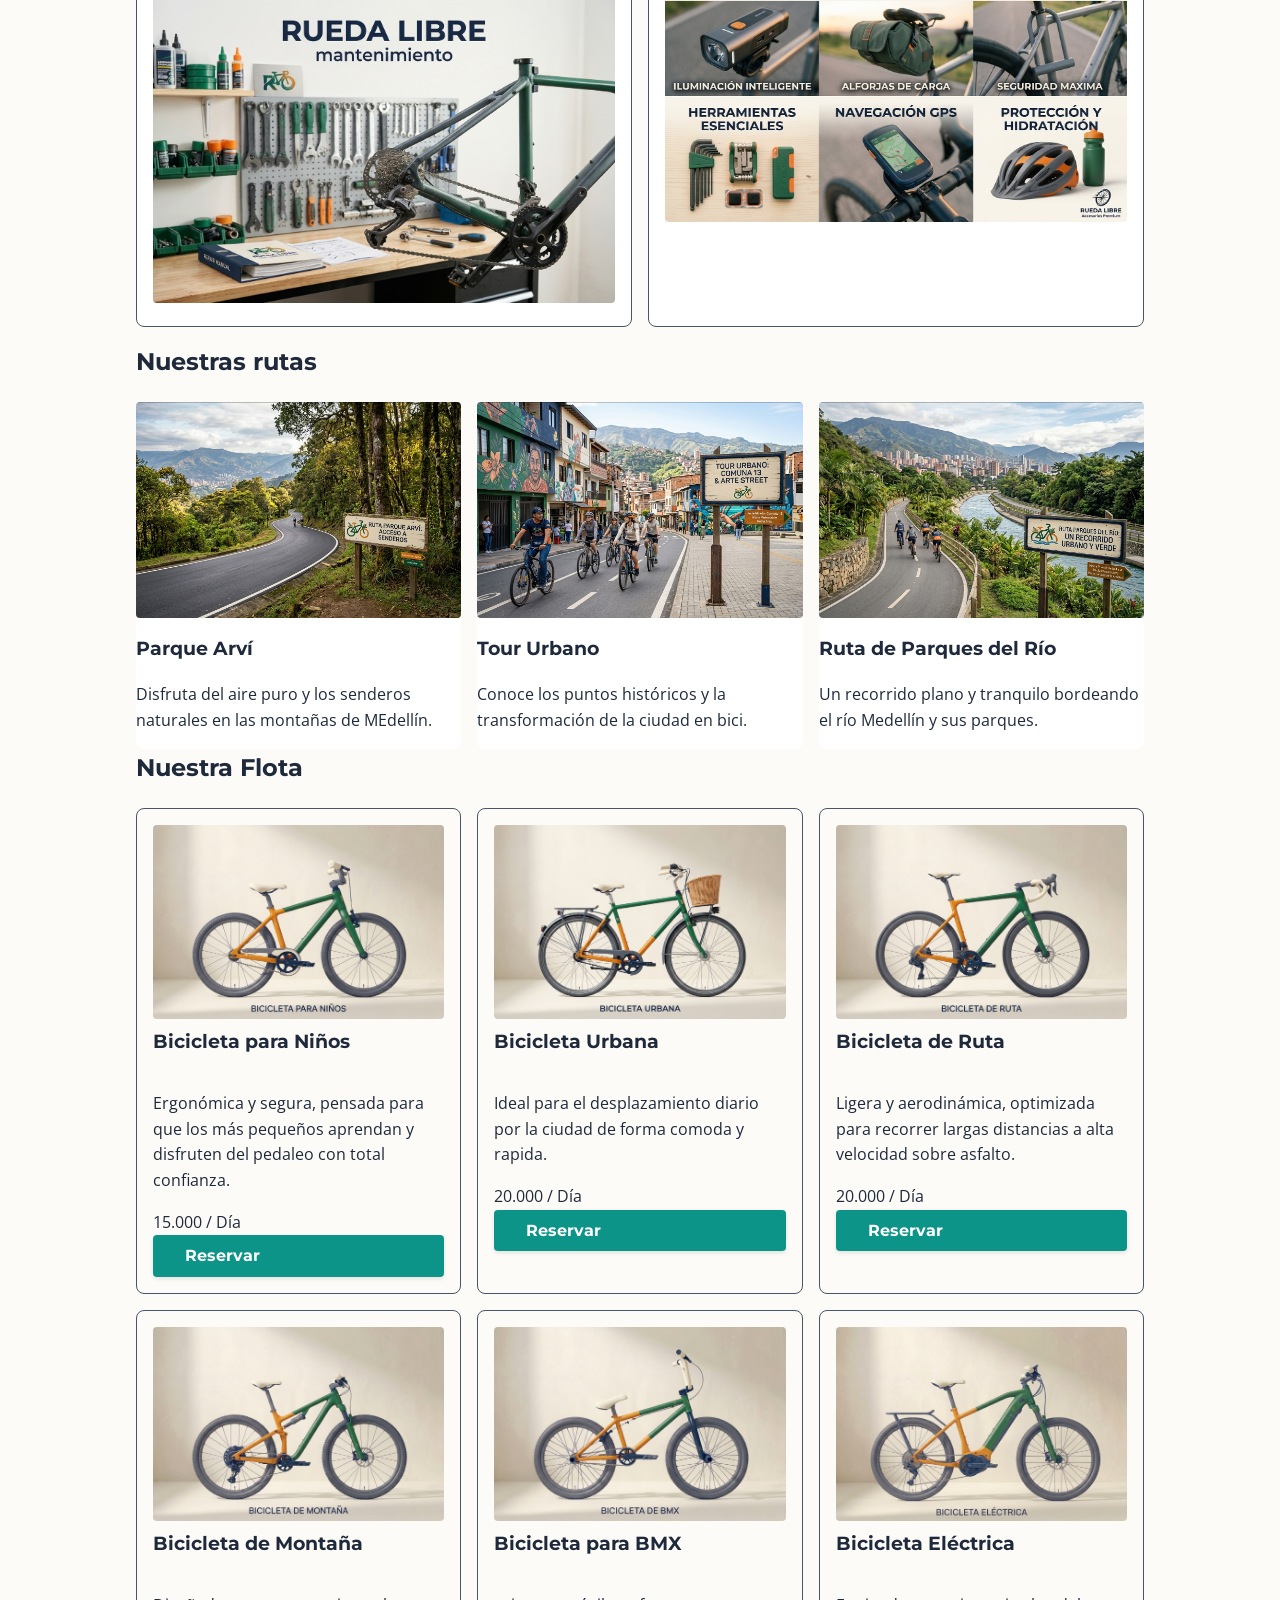
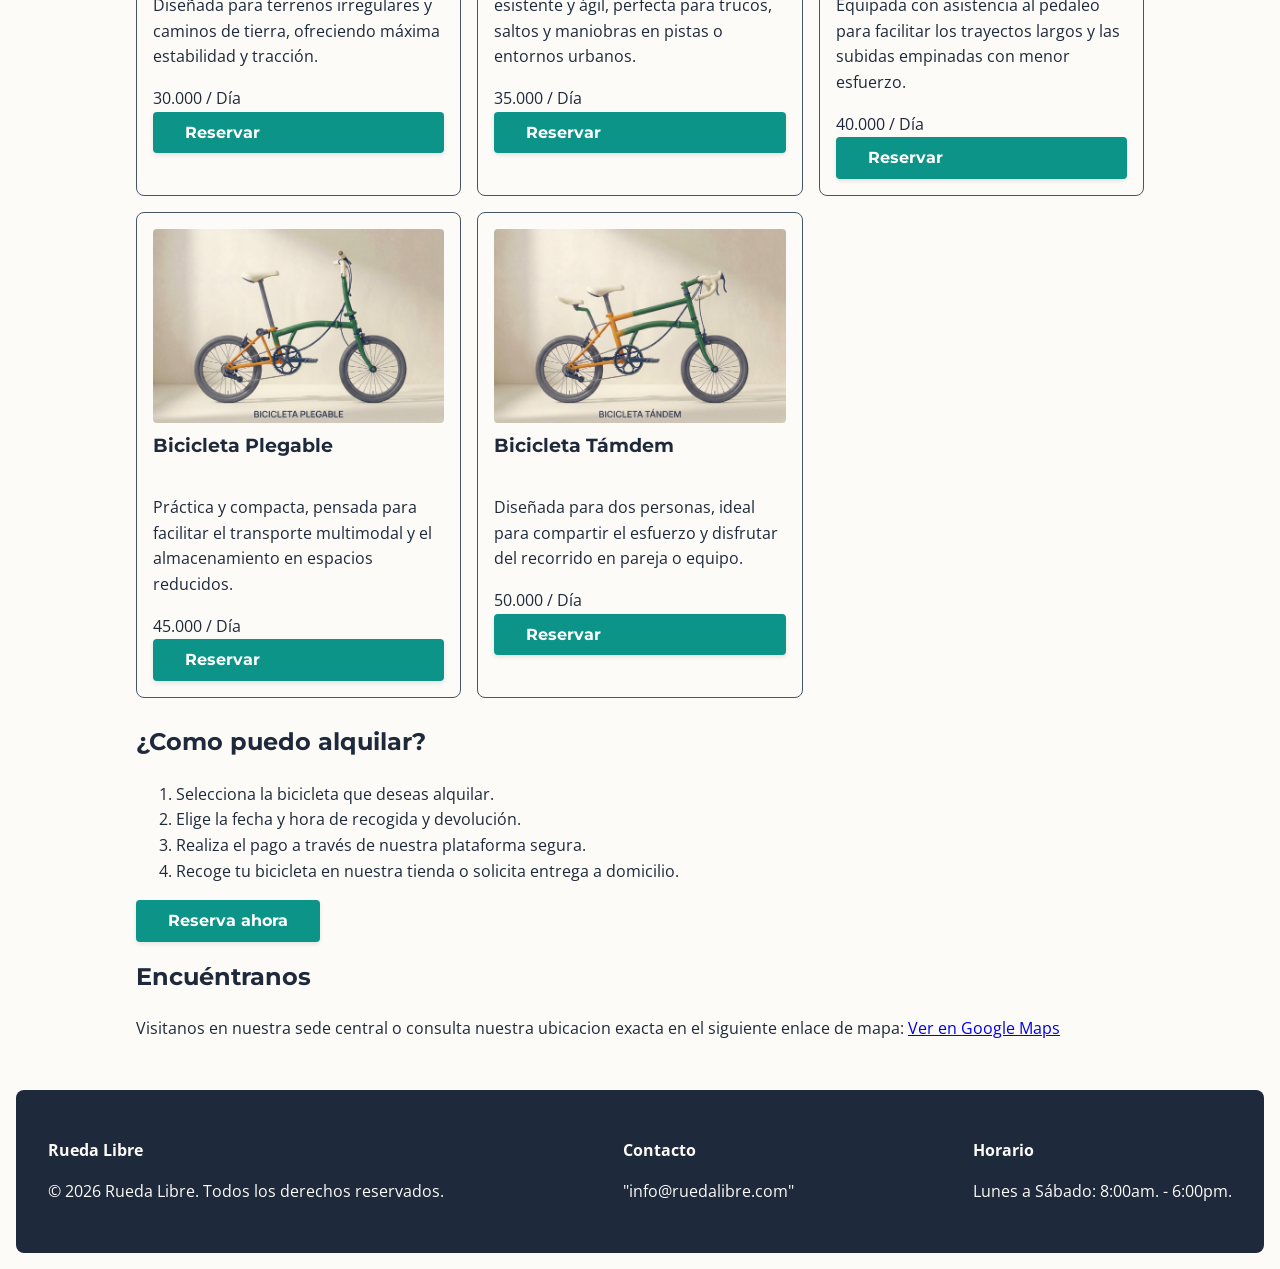
==== commit 6ef2705d: "Añado imagenes a la nueva flota, 2 columnas" ====
--- a/index.html
+++ b/index.html
@@ -22,8 +22,14 @@
                 <li><a href="paginas/reservas.html">Reservas</a></li>
             </ul> 
         </nav>
-        <h1>Rueda Libre</h1><br>
-        <img src="img/imgportada.jpg" alt="Imagen de portada" width="500">
+        <div class="hero-contenido">
+            <h1>Rueda Libre</h1><br>
+            <p>Alquiler de bicicletas y servicios para ciclistas en Medellín.</p>
+            <a href="paginas/reservas.html" class="btn-cta">Reserva ahora</a>
+        </div>
+        <div class="hero-imagen">
+            <img src="img/imgportada.jpg" alt="Imagen de portada" width="700">
+        </div>
     </header>
 
     <main>
@@ -54,14 +60,13 @@
                 </article>   
 
                 <article class="tarjeta-servicio tarjeta-con-badge">
-                      
-
                     <h3> Bicicletas Eléctricas</h3>  <span class="badge-nuevo">Nuevo</span> 
                     <p>Recorre la ciudad sin esfuerzo con nuestra nueva bici asistida de última tecnología.</p>
                     <img src="img/imgelectrica.jpeg" alt="Bicicleta eléctrica" width="200"><br>
                 </article>
 
-                    <article class="tarjeta-servicio">
+                   
+                <article class="tarjeta-servicio">
                     <h3>Rutas guiadas</h3>
                     <p>Ofrecemos rutas guiadas por los mejores lugares de Medellín, <strong>incluye seguro de accidentes.</strong> Recuerda siempre <em>usar el casco y transitar por las rutas establecidas.</em></p>
                     <img src="img/imgrutas.jpg" alt="Rutas guiadas" width="200"><br>
@@ -83,6 +88,30 @@
             </div>
         </section>  
 
+        <section>
+            <h2>Nuestras rutas</h2>
+            <div class="galeria-rutas">
+                <article class="tarjeta-ruta">
+                    <img src="img/imgrutaarvi.jpeg" alt="Ruta por el Parque Arví" width="300">
+                    <h3>Parque Arví</h3>
+                    <p>Disfruta del aire puro y los senderos naturales en las montañas de MEdellín.</p>
+                </article>
+
+                <article class="tarjeta-ruta"> 
+                    <img src="img/imgrutaurbana.jpeg" alt="Ruta Urbana" width="300">
+                    <h3>Tour Urbano</h3>
+                    <p>Conoce los puntos históricos y la transformación de la ciudad en bici.</p>
+                </article>
+
+                <article class="tarjeta-ruta">
+                    <img src="img/imgrutario.jpeg" alt="Ruta de Parques del Río" width="300">
+                    <h3>Ruta de Parques del Río</h3>
+                    <p>Un recorrido plano y tranquilo bordeando el río Medellín y sus parques.</p>
+
+                </article>
+            </div>
+        </section>
+
          <section>
             <h2>Nuestra Flota</h2>
             <div class="cuadricula-flota">
@@ -91,7 +120,7 @@
                     <img src="img/imgbiciniños.jpeg" alt="Bicicleta para Niños" width="200">
                     <h3>Bicicleta para Niños</h3>
                     <p>Ergonómica y segura, pensada para que los más pequeños aprendan y disfruten del pedaleo con total confianza.</p>
-                    <span class="precios">15.000 COP / Día</span>
+                    <span class="precios">15.000 / Día</span>
                     <a href="paginas/reservas.html" class="btn-cta">Reservar</a>
                 </article>
                
@@ -99,7 +128,7 @@
                     <img src="img/imgbiciurbana.jpeg" alt="Bicicleta Urbana" width="200">
                     <h3>Bicicleta Urbana</h3>
                     <p>Ideal para el desplazamiento diario por la ciudad de forma comoda y rapida.</p>
-                    <span class="precios">20.000 COP / Día</span>
+                    <span class="precios">20.000 / Día</span>
                     <a href="paginas/reservas.html" class="btn-cta">Reservar</a>
                 </article>
 
@@ -107,7 +136,7 @@
                     <img src="img/imgbiciruta.jpeg" alt="Bicicleta de Ruta" width="200">
                     <h3>Bicicleta de Ruta</h3>
                     <p>Ligera y aerodinámica, optimizada para recorrer largas distancias a alta velocidad sobre asfalto.</p>
-                    <span class="precios">20.000 COP / Día</span>
+                    <span class="precios">20.000 / Día</span>
                     <a href="paginas/reservas.html" class="btn-cta">Reservar</a>
                 </article>
 
@@ -115,7 +144,7 @@
                     <img src="img/imgbicimontaña.jpeg" alt="Bicicleta de Montaña" width="200">
                     <h3>Bicicleta de Montaña</h3>
                     <p>Diseñada para terrenos irregulares y caminos de tierra, ofreciendo máxima estabilidad y tracción.</p>
-                    <span class="precios">30.000 COP / Día</span>
+                    <span class="precios">30.000 / Día</span>
                     <a href="paginas/reservas.html" class="btn-cta">Reservar</a>
                 </article>
 
@@ -123,7 +152,7 @@
                     <img src="img/imgbicibmx.jpeg" alt="Bicicleta para BMX" width="200">
                     <h3>Bicicleta para BMX</h3>
                     <p>esistente y ágil, perfecta para trucos, saltos y maniobras en pistas o entornos urbanos.</p>
-                    <span class="precios">35.000 COP / Día</span>
+                    <span class="precios">35.000 / Día</span>
                     <a href="paginas/reservas.html" class="btn-cta">Reservar</a>
                 </article>
 
@@ -131,7 +160,7 @@
                     <img src="img/imgbiciElect.jpeg" alt="Bicicleta Eléctrica" width="200">
                     <h3>Bicicleta Eléctrica</h3>
                     <p>Equipada con asistencia al pedaleo para facilitar los trayectos largos y las subidas empinadas con menor esfuerzo.</p>
-                    <span class="precios">40.000 COP / Día</span>
+                    <span class="precios">40.000 / Día</span>
                     <a href="paginas/reservas.html" class="btn-cta">Reservar</a>
                 </article>
 
@@ -139,7 +168,7 @@
                     <img src="img/imgbiciplegable.jpeg" alt="Bicicleta Plegable" width="200">
                     <h3>Bicicleta Plegable</h3>
                     <p>Práctica y compacta, pensada para facilitar el transporte multimodal y el almacenamiento en espacios reducidos.</p>
-                    <span class="precios">45.000 COP / Día</span>
+                    <span class="precios">45.000 / Día</span>
                     <a href="paginas/reservas.html" class="btn-cta">Reservar</a>
                 </article>
 
@@ -147,7 +176,7 @@
                     <img src="img/imgbicitamdem.jpeg" alt="Bicicleta Támdem" width="200">
                     <h3>Bicicleta Támdem</h3>
                     <p>Diseñada para dos personas, ideal para compartir el esfuerzo y disfrutar del recorrido en pareja o equipo.</p>
-                    <span class="precios">50.000 COP / Día</span>
+                    <span class="precios">50.000 / Día</span>
                     <a href="paginas/reservas.html" class="btn-cta">Reservar</a>
                 </article>
             </div>
--- a/css/styles.css
+++ b/css/styles.css
@@ -57,16 +57,21 @@
 
 .hero-portada {
     background-color: var(--color-crema2);
-    min-height: 30vh; /*Se redujo un poco para que quede como barra */
-    display: flex;
-    flex-direction: row; /*Para lococar los elementos en fila*/
-    justify-content: space-between; /*Manda uno a cada extremo*/
+    min-height: 60vh;
+    display: grid;
+    grid-template-columns: 1fr 1fr;
     align-items: center;
-    padding: var(--espacio-md) var(--espacio-lg);
-    text-align: center;
-    gap: var(--espacio-md);
-}
-
+    padding: var(--espacio-lg);
+    gap: var(--espacio-md)
+}
+.hero-contenido {
+    text-align: left;
+}
+.hero-imagen img {
+    width: 100%;
+    height: auto;
+    border-radius: 8px;
+}
 /* ==========================================
    4. NAVEGACIÓN Y MENÚ
    ========================================== */
@@ -156,14 +161,6 @@
     transform: scale(1.05);/* Sutil efecto de zoom al pasar el mouse */
 }
 
-/* Estilo de foco para campos de formulario */
-input:focus, select:focus, textarea:focus,
-input:focus-visible, select:focus-visible, textarea:focus-visible {
-    outline: 3px solid var(--color-naranja-pedal) !important; /* Quitamos el borde por defecto del navegador */
-    outline-offset: 2px !important;
-    border-color: var(--color-verde-ruta) !important;
-}
-
 .contenedor-servicios {
     display: flex;
     gap: var(--espacio-md);
@@ -234,6 +231,25 @@
     margin-top: auto;
     text-align: center;
 }
+
+.galeria-rutas {
+    display: grid;
+    grid-template-columns: repeat(3, 1fr);
+    gap: var(--espacio-md);
+    margin-top: var(--espacio-md);
+}
+.tarjeta-ruta {
+    background-color: #FFFFFF;
+    border-radius: dolid var(--color-gris-asfalto);
+    border-radius: 8px;
+    padding: var(--espacio-md0);
+}
+.tarjeta-ruta img {
+    width: 100%;
+    height: auto;
+    border-radius: 4px;
+    margin-bottom: var(--espacio-sm);
+}
 /* ==========================================
    6. TABLAS, FORMULARIOS Y PIE DE PÁGINA
    ========================================== */
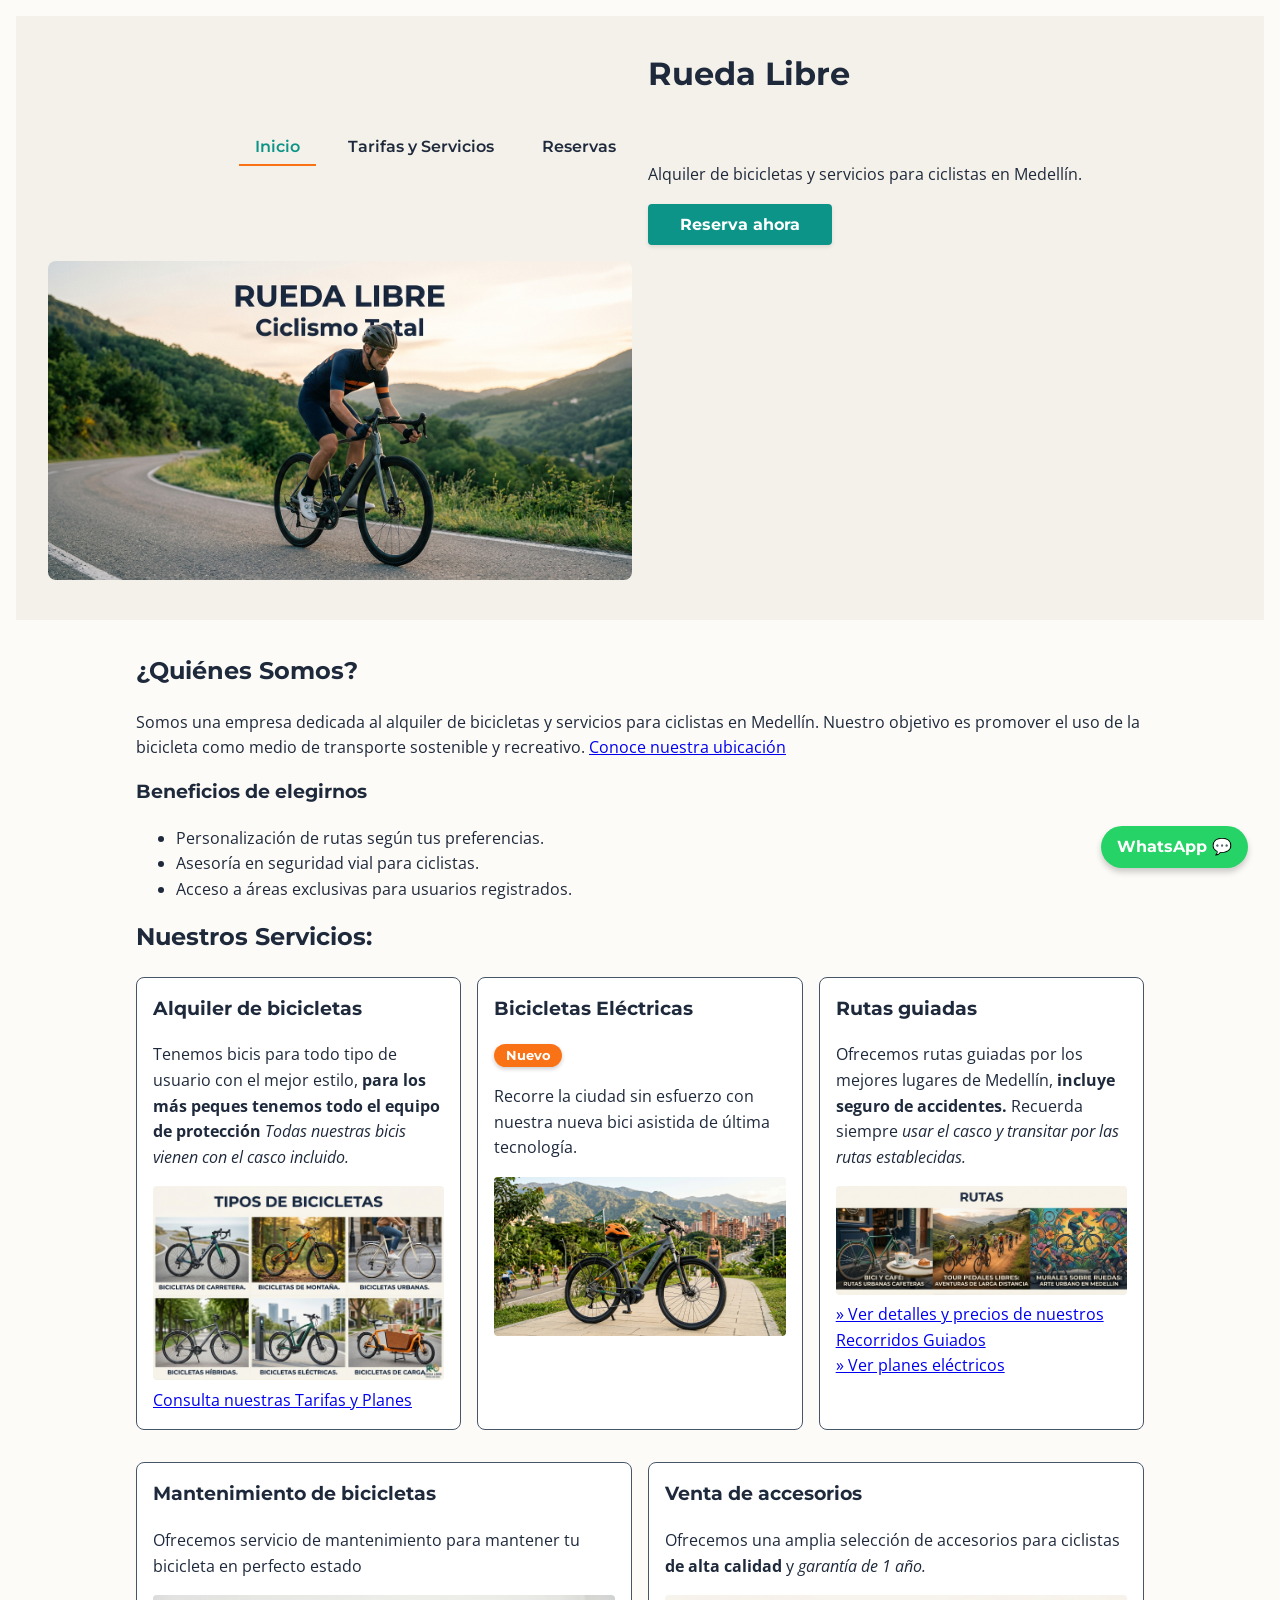
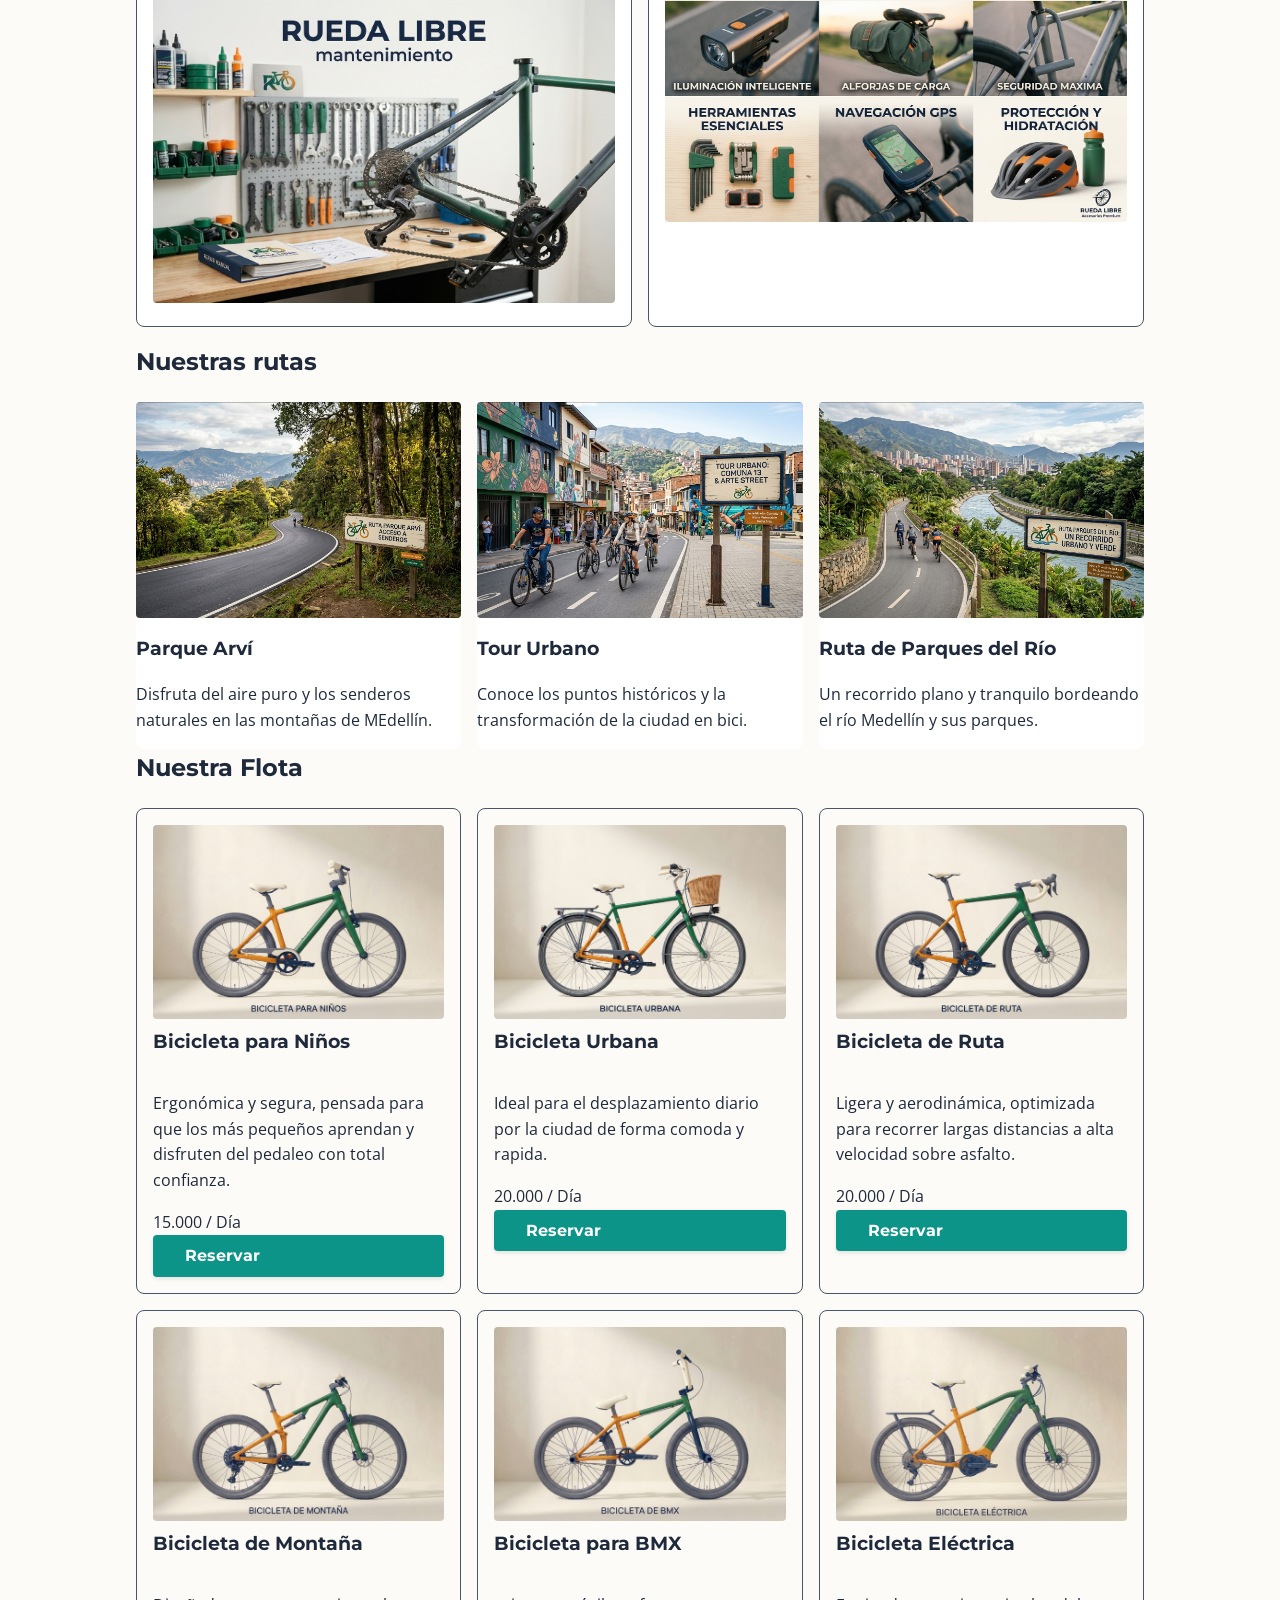
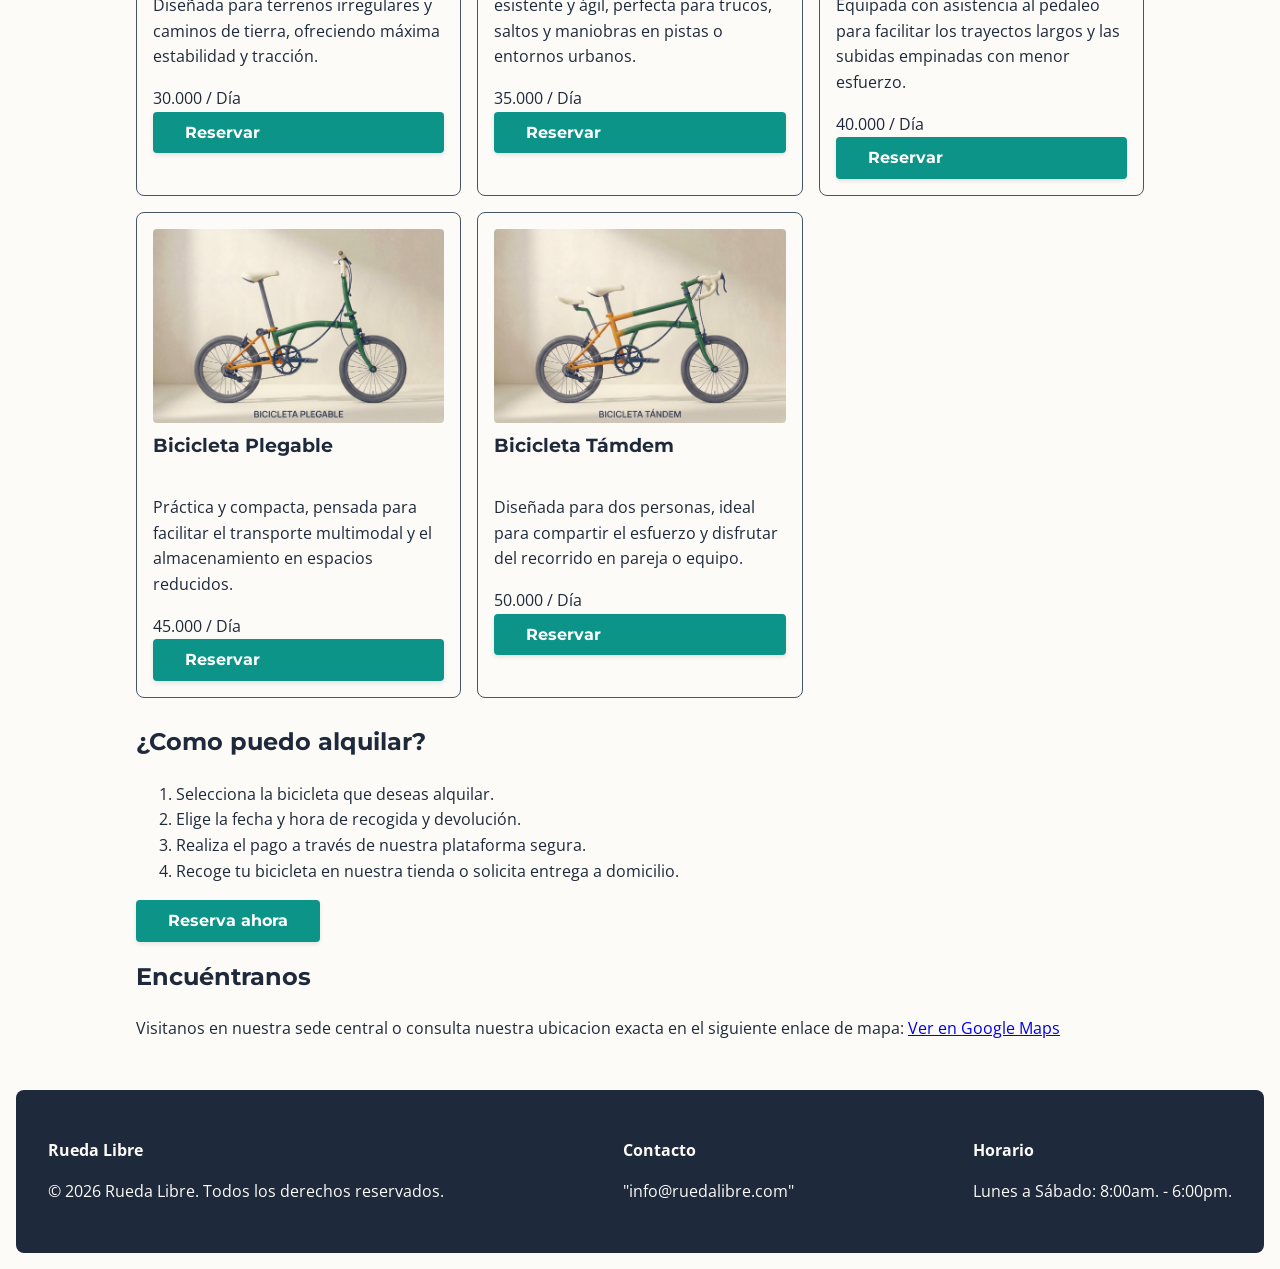
==== commit b23c5cf1: "Retroceso, se vuelve a modificar el codigo, adaptabilidad movil con media Queries y diseño Responsiv" ====
--- a/index.html
+++ b/index.html
@@ -107,7 +107,6 @@
                     <img src="img/imgrutario.jpeg" alt="Ruta de Parques del Río" width="300">
                     <h3>Ruta de Parques del Río</h3>
                     <p>Un recorrido plano y tranquilo bordeando el río Medellín y sus parques.</p>
-
                 </article>
             </div>
         </section>
--- a/css/styles.css
+++ b/css/styles.css
@@ -56,13 +56,13 @@
 }
 
 .hero-portada {
-    background-color: var(--color-crema2);
-    min-height: 60vh;
-    display: grid;
+    text-align: center;
+    gap: var(--espacio-md);
     grid-template-columns: 1fr 1fr;
     align-items: center;
+    background-color: var(--color-crema2);
     padding: var(--espacio-lg);
-    gap: var(--espacio-md)
+    min-height: 60vh;
 }
 .hero-contenido {
     text-align: left;
@@ -82,6 +82,7 @@
     display:flex;
     gap: var(--espacio-md);
     flex-wrap: wrap; /*para que los enlaces pasen a otra linea si no caben*/
+    justify-content: center; 
 }
 /* Estilo base para los enlaces del menú */
 #menu a {
@@ -166,6 +167,7 @@
     gap: var(--espacio-md);
     flex-wrap: wrap;
 }
+
 
 .tarjeta-servicio {
     background-color: #FFFFFF;
@@ -304,12 +306,23 @@
     border-color: var(--color-verde-ruta) !important;
 }
 
+@media (max-width: 767px) {
+    table {
+        font-size: 0.9rem;
+    }
+    th, td {
+       padding: 0.4rem 0.5rem;
+    }
+}
+
 /*ESTILOS DEL PIE DE PÁGINA (FOOTER)*/
 
 .site-footer {
     display: flex;
+    flex-direction:column;
     justify-content: space-between;
-    align-items: flex-start; /*Alineados por arriba*/
+    align-items: center; 
+    text-align: center;
     gap: var(--espacio-md);
     background-color: var(--color-azul-noche);
     color: var(--color-crema);
@@ -324,4 +337,72 @@
 
 .site-footer a:hover {
     text-decoration: underline;
+}
+
+/* ==========================================
+   7. MEDIA QUERIES PARA DISEÑO RESPONSIVO
+   ========================================== */
+
+   .hero-portada {  
+    display: flex;
+    flex-direction:column;
+    text-align: center;
+    gap: var(--espacio-md);
+}
+
+#menu {
+    justify-content: center;
+}
+
+.site-footer {
+    flex-direction: column;
+    aling-items: center;
+    text-align: center;
+}
+
+.contenedor-reservas-grid,
+.galeria-rutas {
+    display:grid;
+    grid-template-columns: 1fr;
+    gap: var(--espacio-md);
+}
+
+/*tablet desde 768p en adelante*/
+@media (min-width: 768px) {
+    .hero-portada{
+        display: grid;
+        grid-template-columns: 1fr 1fr;
+        text-align: left;   
+    }
+
+    #menu{
+        justify-content: flex-end;
+    }
+
+    .galeria-rutas {
+        grid-template-columns: repeat(2, 1fr);
+    }
+
+    .site-footer {
+        flex-direction: row;
+        justify-content: space-between;
+        align-items: flex-start;
+        text-align: left;
+    }
+}
+
+/*escritorio desde 1200px en adelante*/
+@media (min-width:1200px) {
+    .galeria-rutas {
+        grid-template-columns: repeat(3, 1fr);
+    }
+    
+    .contenedor-reservas-grid {
+        grid-template-columns: 2fr 1fr;
+    }
+}
+
+img {
+    max-width: 100%;
+    height: auto;
 }
